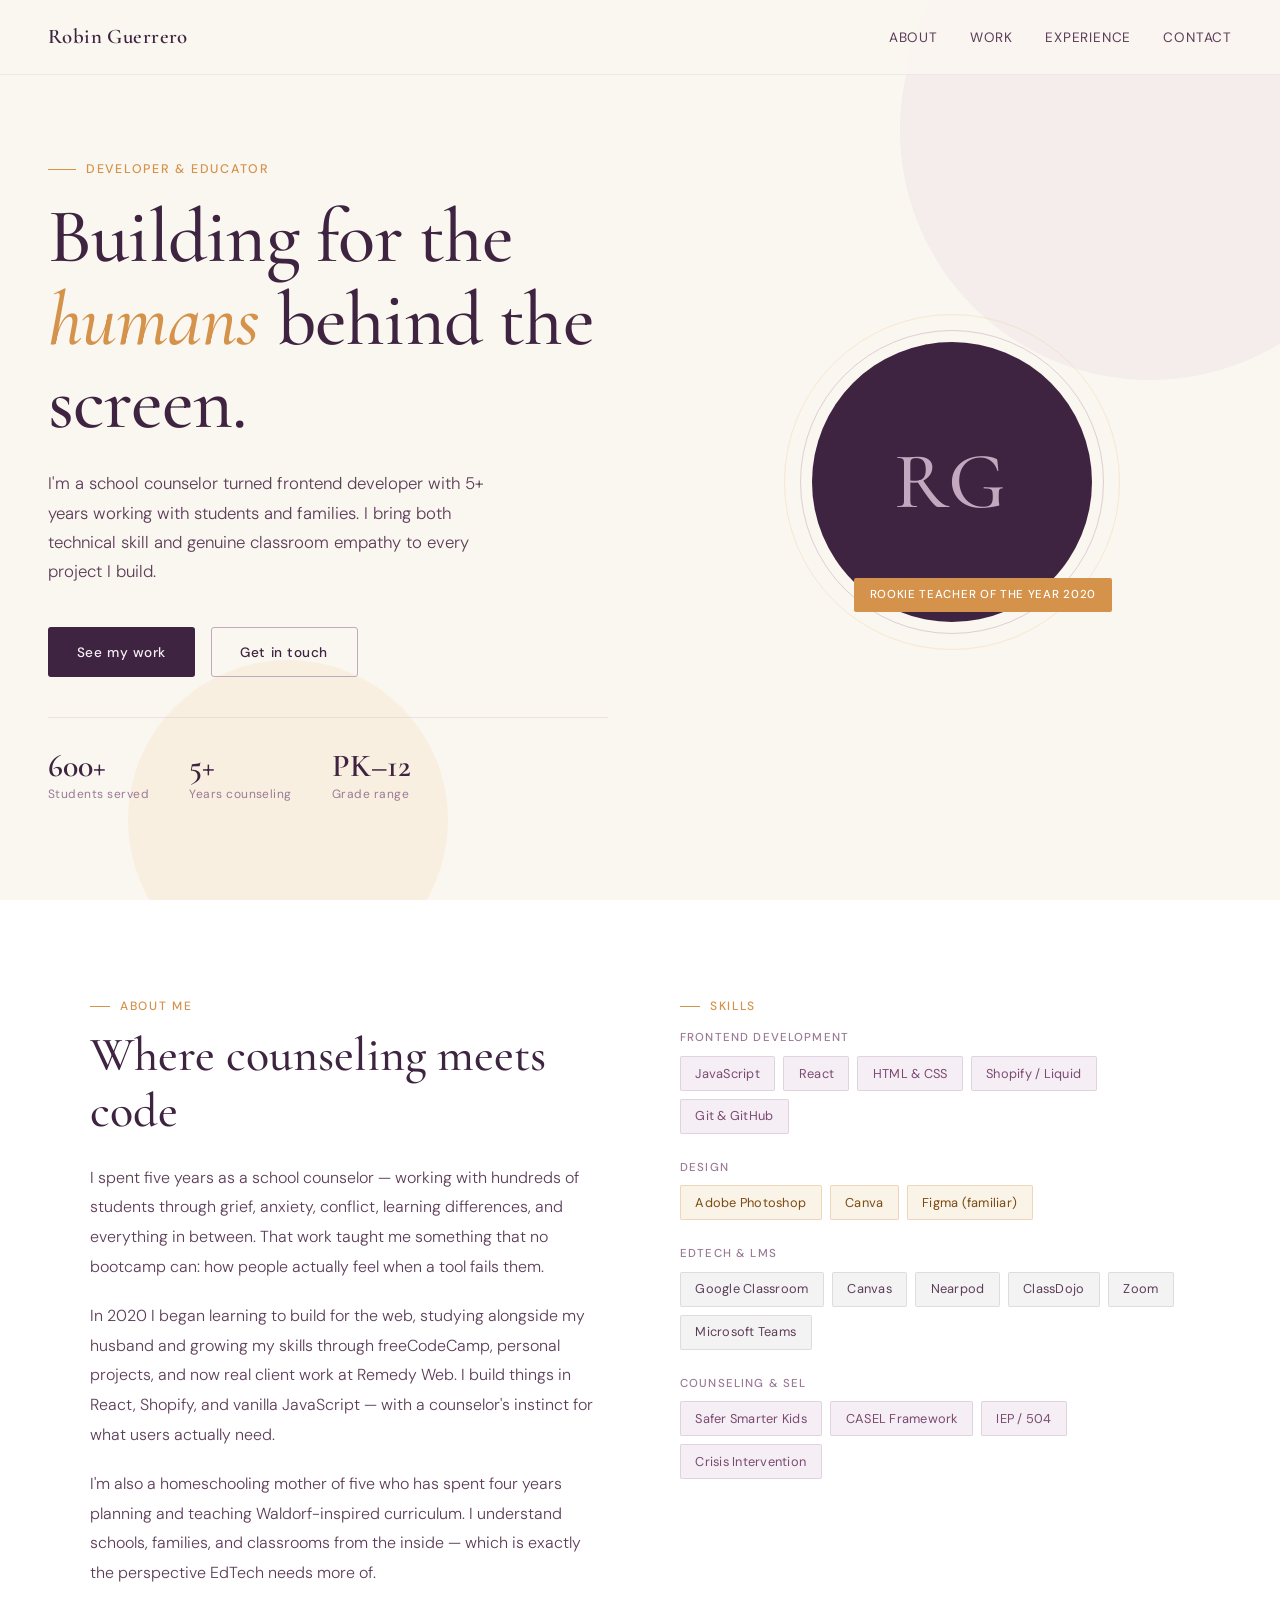
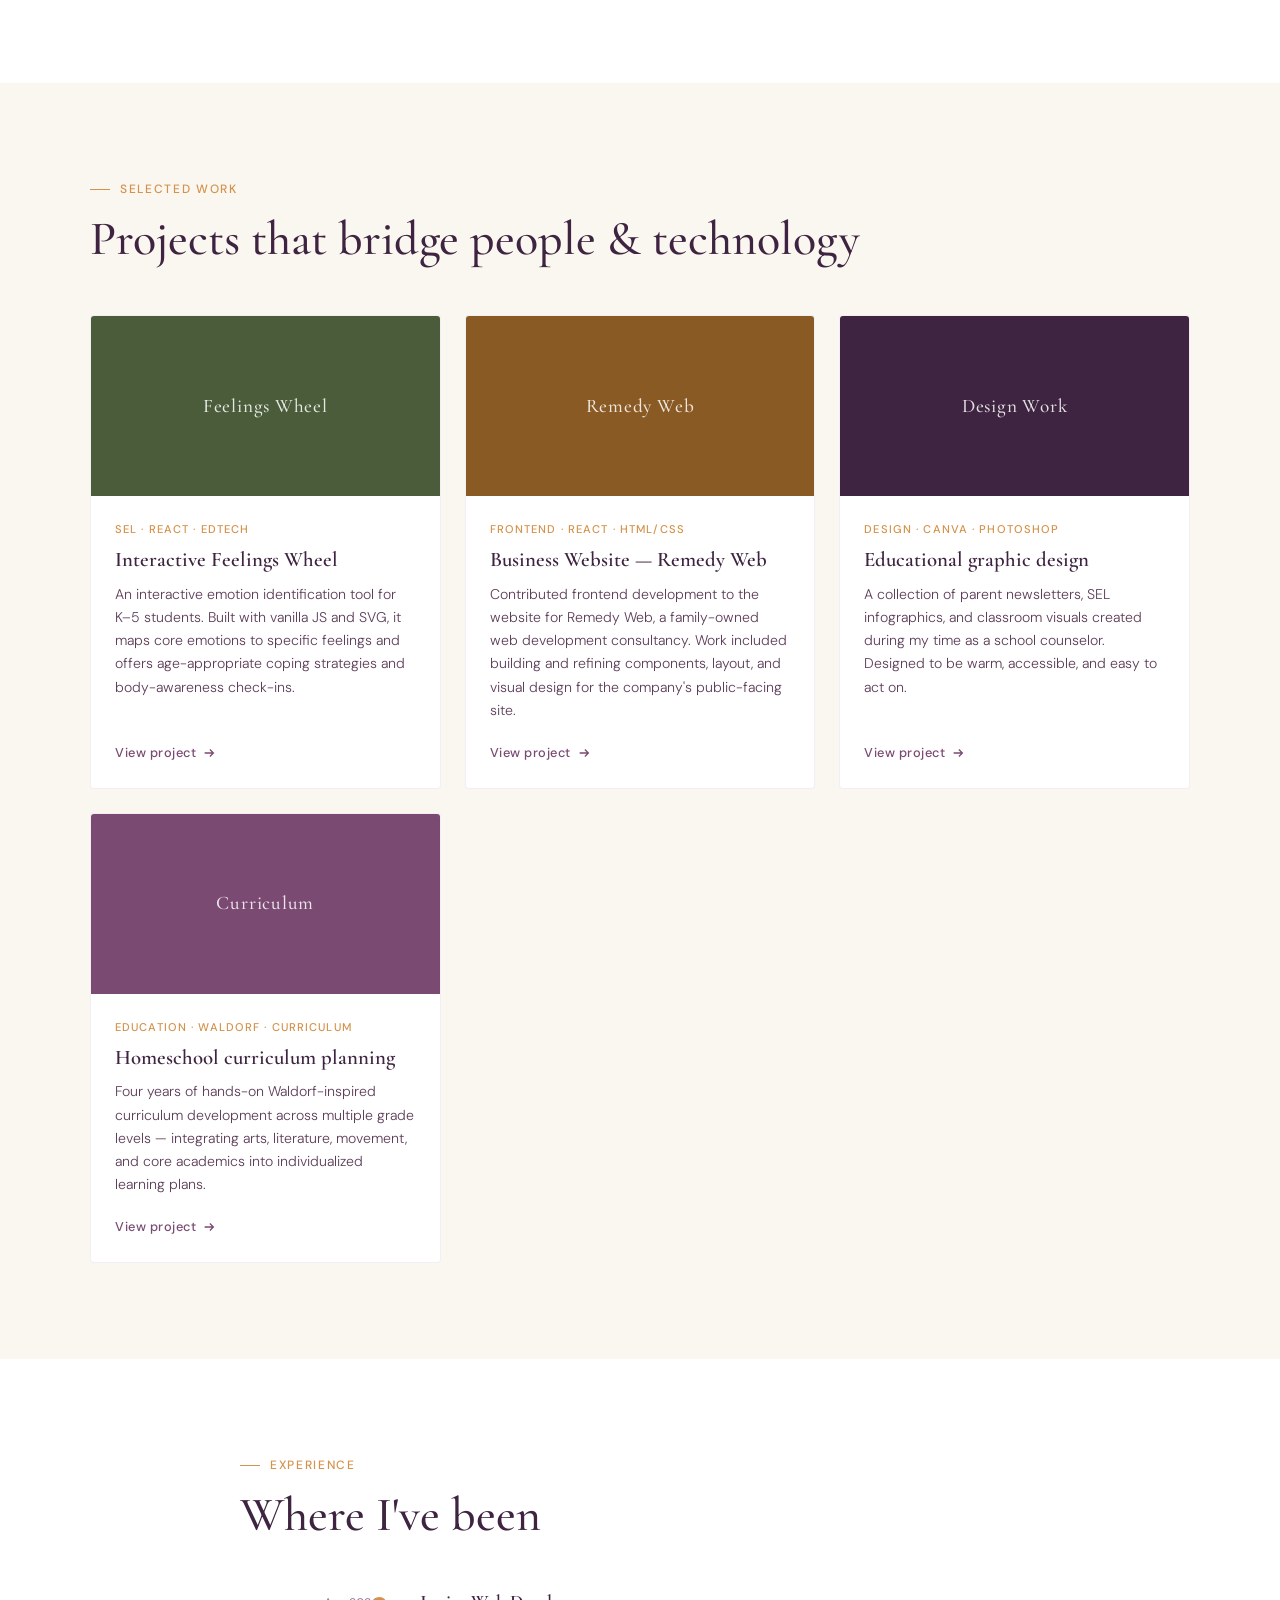
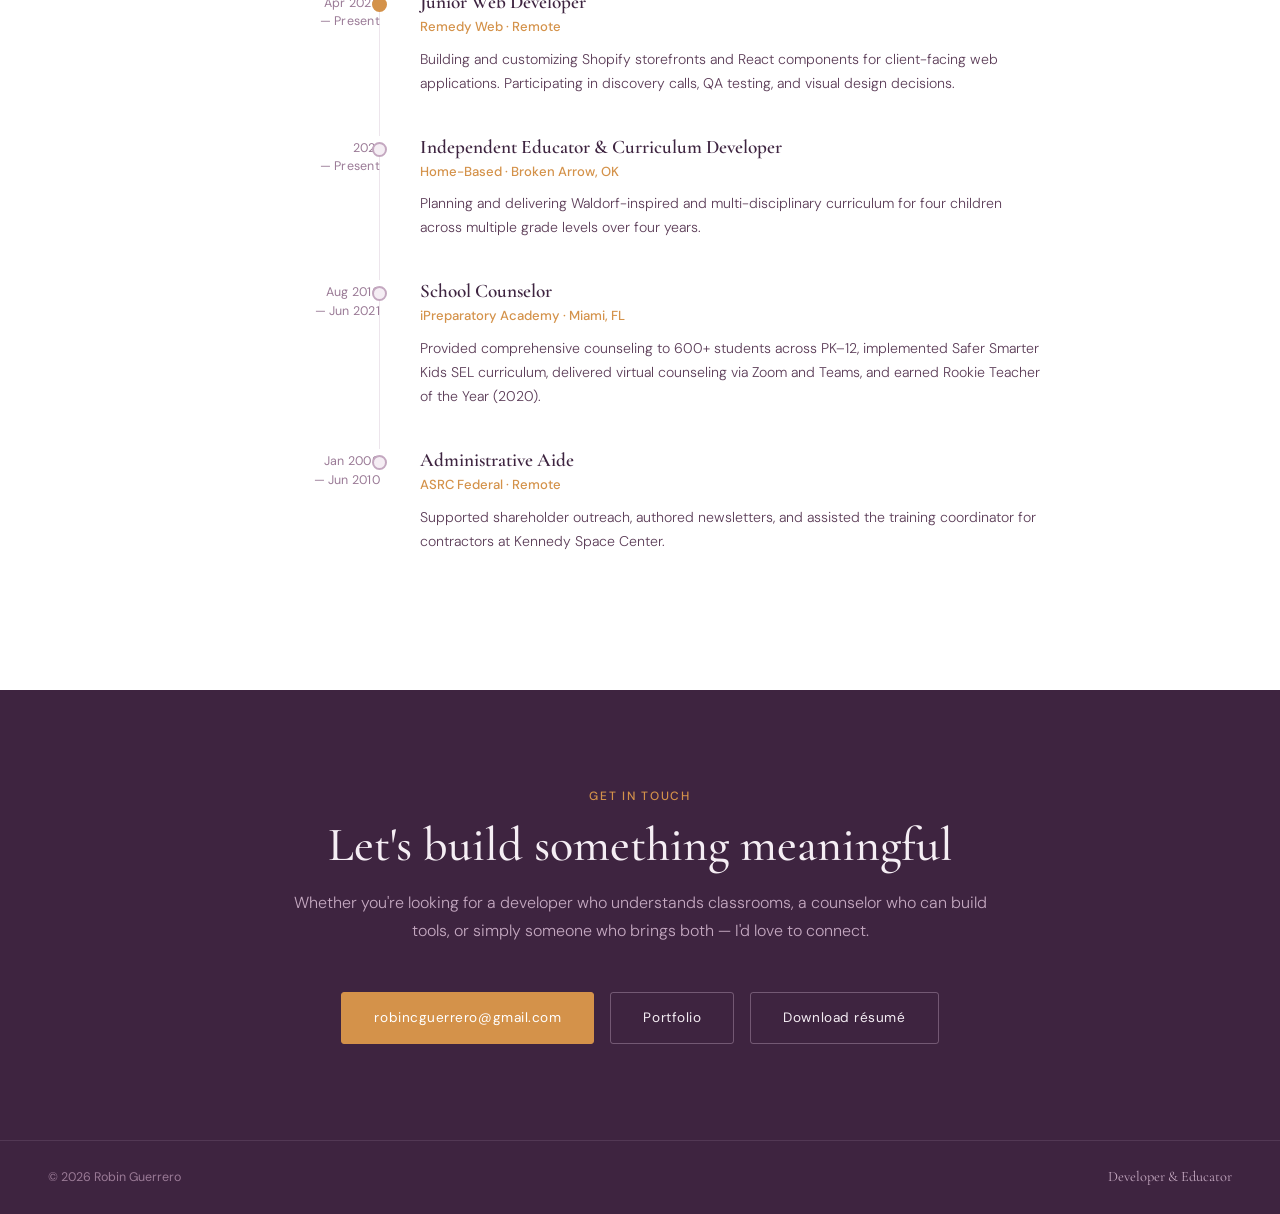
==== index.html @ a2df3375 "Updated project card for Remedy Web Added correct link and description" ====
<!DOCTYPE html>
<html lang="en">
<head>
<meta charset="UTF-8">
<meta name="viewport" content="width=device-width, initial-scale=1.0">
<title>Robin Guerrero — Developer & Educator</title>
<link rel="preconnect" href="https://fonts.googleapis.com">
<link rel="preconnect" href="https://fonts.gstatic.com" crossorigin>
<link href="https://fonts.googleapis.com/css2?family=Cormorant+Garamond:ital,wght@0,400;0,500;0,600;1,400;1,500&family=DM+Sans:wght@300;400;500&display=swap" rel="stylesheet">
<style>
  :root {
    --plum-deep:    #3E2440;
    --plum-mid:     #7A4A72;
    --plum-light:   #C4A8C0;
    --plum-wash:    #F5EEF4;
    --amber:        #D4924A;
    --amber-light:  #EFC88A;
    --amber-wash:   #FAF3E8;
    --parchment:    #FAF6F0;
    --ink:          #2A1A28;
    --ink-mid:      #5C3D58;
    --ink-light:    #9A7A96;
    --white:        #FFFFFF;
  }

  *, *::before, *::after { box-sizing: border-box; margin: 0; padding: 0; }

  html { scroll-behavior: smooth; }

  body {
    font-family: 'DM Sans', sans-serif;
    background: var(--parchment);
    color: var(--ink);
    line-height: 1.7;
    overflow-x: hidden;
  }

  /* NAV */
  nav {
    position: fixed; top: 0; left: 0; right: 0; z-index: 100;
    display: flex; justify-content: space-between; align-items: center;
    padding: 1.2rem 3rem;
    background: rgba(250, 246, 240, 0.92);
    backdrop-filter: blur(8px);
    border-bottom: 1px solid rgba(196, 168, 192, 0.2);
  }

  .nav-logo {
    font-family: 'Cormorant Garamond', serif;
    font-size: 1.3rem;
    font-weight: 600;
    color: var(--plum-deep);
    text-decoration: none;
    letter-spacing: 0.02em;
  }

  .nav-links { display: flex; gap: 2rem; list-style: none; }
  .nav-links a {
    font-size: 0.85rem;
    font-weight: 400;
    color: var(--ink-mid);
    text-decoration: none;
    letter-spacing: 0.06em;
    text-transform: uppercase;
    transition: color 0.2s;
  }
  .nav-links a:hover { color: var(--amber); }

  /* HERO */
  .hero {
    min-height: 100vh;
    display: grid;
    grid-template-columns: 1fr 1fr;
    align-items: center;
    padding: 8rem 3rem 4rem;
    gap: 4rem;
    position: relative;
    overflow: hidden;
  }

  .hero::before {
    content: '';
    position: absolute;
    top: -120px; right: -120px;
    width: 500px; height: 500px;
    border-radius: 50%;
    background: var(--plum-light);
    opacity: 0.12;
  }

  .hero::after {
    content: '';
    position: absolute;
    bottom: -80px; left: 10%;
    width: 320px; height: 320px;
    border-radius: 50%;
    background: var(--amber-light);
    opacity: 0.15;
  }

  .hero-text { position: relative; z-index: 1; }

  .hero-eyebrow {
    font-size: 0.78rem;
    font-weight: 500;
    letter-spacing: 0.14em;
    text-transform: uppercase;
    color: var(--amber);
    margin-bottom: 1rem;
    display: flex;
    align-items: center;
    gap: 10px;
  }

  .hero-eyebrow::before {
    content: '';
    display: block;
    width: 28px; height: 1px;
    background: var(--amber);
  }

  h1 {
    font-family: 'Cormorant Garamond', serif;
    font-size: clamp(3rem, 6vw, 5rem);
    font-weight: 500;
    line-height: 1.08;
    color: var(--plum-deep);
    margin-bottom: 1.5rem;
    letter-spacing: -0.01em;
  }

  h1 em {
    font-style: italic;
    color: var(--amber);
  }

  .hero-bio {
    font-size: 1.05rem;
    color: var(--ink-mid);
    max-width: 460px;
    margin-bottom: 2.5rem;
    font-weight: 300;
    line-height: 1.75;
  }

  .hero-ctas { display: flex; gap: 1rem; flex-wrap: wrap; }

  .btn-primary {
    display: inline-flex; align-items: center; gap: 8px;
    padding: 0.8rem 1.8rem;
    background: var(--plum-deep);
    color: var(--plum-wash);
    border-radius: 3px;
    font-size: 0.85rem;
    font-weight: 500;
    letter-spacing: 0.04em;
    text-decoration: none;
    transition: background 0.2s, transform 0.15s;
  }
  .btn-primary:hover { background: var(--plum-mid); transform: translateY(-1px); }

  .btn-secondary {
    display: inline-flex; align-items: center; gap: 8px;
    padding: 0.8rem 1.8rem;
    border: 1px solid var(--plum-light);
    color: var(--plum-deep);
    border-radius: 3px;
    font-size: 0.85rem;
    font-weight: 500;
    letter-spacing: 0.04em;
    text-decoration: none;
    transition: border-color 0.2s, color 0.2s, transform 0.15s;
  }
  .btn-secondary:hover { border-color: var(--amber); color: var(--amber); transform: translateY(-1px); }

  /* AVATAR */
  .hero-visual { display: flex; justify-content: center; align-items: center; position: relative; z-index: 1; }

  .avatar-wrap {
    position: relative;
    width: 280px; height: 280px;
  }

  .avatar-ring {
    position: absolute; inset: -12px;
    border-radius: 50%;
    border: 1.5px solid var(--plum-light);
    opacity: 0.5;
  }

  .avatar-ring-2 {
    position: absolute; inset: -28px;
    border-radius: 50%;
    border: 1px solid var(--amber-light);
    opacity: 0.3;
  }

  .avatar-circle {
    width: 280px; height: 280px;
    border-radius: 50%;
    background: var(--plum-deep);
    display: flex; align-items: center; justify-content: center;
    overflow: hidden;
  }

  .avatar-initials {
    font-family: 'Cormorant Garamond', serif;
    font-size: 5rem;
    font-weight: 500;
    color: var(--plum-light);
    letter-spacing: 0.05em;
    line-height: 1;
  }

  .avatar-img {
    width: 100%; height: 100%;
    object-fit: cover;
    display: none;
  }

  .badge {
    position: absolute;
    bottom: 10px; right: -20px;
    background: var(--amber);
    color: var(--white);
    font-size: 0.72rem;
    font-weight: 500;
    letter-spacing: 0.06em;
    text-transform: uppercase;
    padding: 0.45rem 1rem;
    border-radius: 2px;
    white-space: nowrap;
  }

  /* STATS ROW */
  .stats-row {
    display: flex;
    gap: 2.5rem;
    margin-top: 2.5rem;
    padding-top: 2rem;
    border-top: 1px solid rgba(196, 168, 192, 0.25);
  }

  .stat-item { text-align: left; }
  .stat-num {
    font-family: 'Cormorant Garamond', serif;
    font-size: 2rem;
    font-weight: 600;
    color: var(--plum-deep);
    line-height: 1;
    margin-bottom: 2px;
  }
  .stat-label { font-size: 0.75rem; color: var(--ink-light); letter-spacing: 0.04em; }

  /* SECTION SHARED */
  section { padding: 6rem 3rem; }

  .section-eyebrow {
    font-size: 0.75rem;
    font-weight: 500;
    letter-spacing: 0.14em;
    text-transform: uppercase;
    color: var(--amber);
    margin-bottom: 0.75rem;
    display: flex; align-items: center; gap: 10px;
  }
  .section-eyebrow::before { content: ''; display: block; width: 20px; height: 1px; background: var(--amber); }

  h2 {
    font-family: 'Cormorant Garamond', serif;
    font-size: clamp(2rem, 4vw, 3rem);
    font-weight: 500;
    color: var(--plum-deep);
    line-height: 1.15;
    margin-bottom: 1.5rem;
  }

  /* ABOUT */
  .about { background: var(--white); }
  .about-inner {
    max-width: 1100px; margin: 0 auto;
    display: grid; grid-template-columns: 1fr 1fr;
    gap: 5rem; align-items: start;
  }

  .about-body {
    font-size: 1rem; color: var(--ink-mid);
    font-weight: 300; line-height: 1.85;
  }
  .about-body p + p { margin-top: 1.25rem; }

  .skills-grid { display: flex; flex-direction: column; gap: 1.5rem; }

  .skill-group-label {
    font-size: 0.72rem;
    font-weight: 500;
    letter-spacing: 0.1em;
    text-transform: uppercase;
    color: var(--ink-light);
    margin-bottom: 0.5rem;
  }

  .skill-pills { display: flex; flex-wrap: wrap; gap: 8px; }

  .skill-pill {
    font-size: 0.8rem;
    padding: 0.35rem 0.9rem;
    border-radius: 2px;
    font-weight: 400;
    letter-spacing: 0.02em;
  }
  .pill-plum { background: var(--plum-wash); color: var(--plum-mid); border: 1px solid rgba(196,168,192,0.4); }
  .pill-amber { background: var(--amber-wash); color: #7A4A10; border: 1px solid rgba(212,146,74,0.3); }
  .pill-ink { background: rgba(42,26,40,0.05); color: var(--ink-mid); border: 1px solid rgba(42,26,40,0.1); }

  /* PROJECTS */
  .projects { background: var(--parchment); }
  .projects-inner { max-width: 1100px; margin: 0 auto; }

  .projects-grid {
    display: grid;
    grid-template-columns: repeat(auto-fit, minmax(300px, 1fr));
    gap: 1.5rem;
    margin-top: 3rem;
  }

  .project-card {
    background: var(--white);
    border-radius: 4px;
    border: 1px solid rgba(196, 168, 192, 0.2);
    overflow: hidden;
    transition: transform 0.2s, border-color 0.2s;
    text-decoration: none;
    display: flex; flex-direction: column;
  }
  .project-card:hover { transform: translateY(-4px); border-color: var(--plum-light); }

  .project-thumb {
    height: 180px;
    display: flex; align-items: center; justify-content: center;
    font-family: 'Cormorant Garamond', serif;
    font-size: 1.2rem;
    font-weight: 500;
    color: rgba(255,255,255,0.85);
    letter-spacing: 0.04em;
    position: relative;
    overflow: hidden;
  }

  .project-thumb img {
    width: 100%; height: 100%;
    object-fit: cover;
    position: absolute; inset: 0;
  }

  .thumb-plum { background: var(--plum-deep); }
  .thumb-amber { background: #8A5A24; }
  .thumb-mid { background: var(--plum-mid); }
  .thumb-sel { background: #4A5C3A; }

  .thumb-label {
    position: relative; z-index: 1;
    text-align: center; padding: 1rem;
  }

  .project-body { padding: 1.5rem; flex: 1; display: flex; flex-direction: column; }
  .project-tag {
    font-size: 0.7rem; font-weight: 500; letter-spacing: 0.1em; text-transform: uppercase;
    color: var(--amber); margin-bottom: 0.5rem;
  }
  .project-title {
    font-family: 'Cormorant Garamond', serif;
    font-size: 1.3rem; font-weight: 600; color: var(--plum-deep);
    margin-bottom: 0.6rem; line-height: 1.25;
  }
  .project-desc { font-size: 0.88rem; color: var(--ink-mid); font-weight: 300; line-height: 1.65; flex: 1; }
  .project-link {
    display: inline-flex; align-items: center; gap: 6px;
    margin-top: 1.25rem;
    font-size: 0.8rem; font-weight: 500; letter-spacing: 0.04em;
    color: var(--plum-mid); text-decoration: none;
    transition: color 0.2s;
  }
  .project-link:hover { color: var(--amber); }
  .project-link svg { width: 14px; height: 14px; }

  /* EXPERIENCE */
  .experience { background: var(--white); }
  .experience-inner { max-width: 800px; margin: 0 auto; }

  .timeline { margin-top: 3rem; display: flex; flex-direction: column; gap: 0; }

  .timeline-item {
    display: grid;
    grid-template-columns: 140px 1fr;
    gap: 2rem;
    padding-bottom: 2.5rem;
    position: relative;
  }

  .timeline-item:not(:last-child)::after {
    content: '';
    position: absolute;
    left: 139px; top: 8px; bottom: 0;
    width: 1px;
    background: rgba(196,168,192,0.3);
  }

  .timeline-date {
    font-size: 0.78rem; color: var(--ink-light);
    font-weight: 400; padding-top: 3px;
    text-align: right; letter-spacing: 0.02em;
    line-height: 1.5;
  }

  .timeline-dot {
    position: absolute;
    left: 132px; top: 6px;
    width: 15px; height: 15px;
    border-radius: 50%;
    background: var(--plum-wash);
    border: 2px solid var(--plum-light);
    z-index: 1;
  }

  .timeline-dot.active { background: var(--amber); border-color: var(--amber); }

  .timeline-content { padding-left: 0.5rem; }
  .timeline-role {
    font-family: 'Cormorant Garamond', serif;
    font-size: 1.2rem; font-weight: 600; color: var(--plum-deep);
    line-height: 1.2; margin-bottom: 2px;
  }
  .timeline-company { font-size: 0.82rem; color: var(--amber); font-weight: 500; margin-bottom: 0.6rem; }
  .timeline-desc { font-size: 0.88rem; color: var(--ink-mid); font-weight: 300; line-height: 1.7; }

  /* CONTACT */
  .contact { background: var(--plum-deep); }
  .contact-inner { max-width: 700px; margin: 0 auto; text-align: center; }

  .contact .section-eyebrow { justify-content: center; }
  .contact .section-eyebrow::before { display: none; }

  .contact h2 { color: var(--plum-wash); margin-bottom: 1rem; }
  .contact-sub { font-size: 1rem; color: var(--plum-light); font-weight: 300; margin-bottom: 3rem; line-height: 1.7; }

  .contact-links { display: flex; gap: 1rem; justify-content: center; flex-wrap: wrap; }

  .contact-btn {
    display: inline-flex; align-items: center; gap: 8px;
    padding: 0.85rem 2rem;
    border: 1px solid rgba(196,168,192,0.4);
    color: var(--plum-wash);
    border-radius: 3px;
    font-size: 0.85rem; font-weight: 400; letter-spacing: 0.04em;
    text-decoration: none;
    transition: background 0.2s, border-color 0.2s;
  }
  .contact-btn:hover { background: rgba(196,168,192,0.1); border-color: var(--plum-light); }
  .contact-btn.amber-btn { background: var(--amber); border-color: var(--amber); color: var(--white); }
  .contact-btn.amber-btn:hover { background: var(--amber-light); border-color: var(--amber-light); color: var(--ink); }

  /* FOOTER */
  footer {
    background: var(--plum-deep);
    border-top: 1px solid rgba(196,168,192,0.15);
    padding: 1.5rem 3rem;
    display: flex; justify-content: space-between; align-items: center;
  }
  .footer-copy { font-size: 0.78rem; color: var(--ink-light); }
  .footer-name { font-family: 'Cormorant Garamond', serif; font-size: 0.9rem; color: var(--plum-light); }

  /* ANIMATIONS */
  @keyframes fadeUp {
    from { opacity: 0; transform: translateY(24px); }
    to { opacity: 1; transform: translateY(0); }
  }

  .fade-up { animation: fadeUp 0.7s ease both; }
  .fade-up-2 { animation: fadeUp 0.7s 0.15s ease both; }
  .fade-up-3 { animation: fadeUp 0.7s 0.3s ease both; }
  .fade-up-4 { animation: fadeUp 0.7s 0.45s ease both; }

  /* RESPONSIVE */
  @media (max-width: 768px) {
    nav { padding: 1rem 1.5rem; }
    .nav-links { gap: 1.2rem; }
    .hero { grid-template-columns: 1fr; padding: 7rem 1.5rem 3rem; gap: 3rem; text-align: center; }
    .hero::before, .hero::after { display: none; }
    .hero-eyebrow { justify-content: center; }
    .hero-bio { margin-left: auto; margin-right: auto; }
    .hero-ctas { justify-content: center; }
    .stats-row { justify-content: center; }
    .hero-visual { order: -1; }
    .about-inner { grid-template-columns: 1fr; gap: 2.5rem; }
    section { padding: 4rem 1.5rem; }
    .timeline-item { grid-template-columns: 100px 1fr; gap: 1rem; }
    .timeline-item::after { left: 99px; }
    .timeline-dot { left: 92px; }
    footer { flex-direction: column; gap: 0.5rem; text-align: center; }
  }
</style>
</head>
<body>

<nav>
  <a class="nav-logo" href="#">Robin Guerrero</a>
  <ul class="nav-links">
    <li><a href="#about">About</a></li>
    <li><a href="#projects">Work</a></li>
    <li><a href="#experience">Experience</a></li>
    <li><a href="#contact">Contact</a></li>
  </ul>
</nav>

<!-- HERO -->
<section class="hero">
  <div class="hero-text">
    <p class="hero-eyebrow fade-up">Developer &amp; Educator</p>
    <h1 class="fade-up-2">Building for the <em>humans</em> behind the screen.</h1>
    <p class="hero-bio fade-up-3">I'm a school counselor turned frontend developer with 5+ years working with students and families. I bring both technical skill and genuine classroom empathy to every project I build.</p>
    <div class="hero-ctas fade-up-4">
      <a href="#projects" class="btn-primary">See my work</a>
      <a href="#contact" class="btn-secondary">Get in touch</a>
    </div>
    <div class="stats-row fade-up-4">
      <div class="stat-item">
        <div class="stat-num">600+</div>
        <div class="stat-label">Students served</div>
      </div>
      <div class="stat-item">
        <div class="stat-num">5+</div>
        <div class="stat-label">Years counseling</div>
      </div>
      <div class="stat-item">
        <div class="stat-num">PK–12</div>
        <div class="stat-label">Grade range</div>
      </div>
    </div>
  </div>

  <div class="hero-visual fade-up-3">
    <div class="avatar-wrap">
      <div class="avatar-ring"></div>
      <div class="avatar-ring-2"></div>
      <div class="avatar-circle">
        <img src="img/selfie.jpg" alt="Robin Guerrero" class="avatar-img" onerror="this.style.display='none'">
        <span class="avatar-initials">RG</span>
      </div>
      <span class="badge">Rookie Teacher of the Year 2020</span>
    </div>
  </div>
</section>

<!-- ABOUT -->
<section class="about" id="about">
  <div class="about-inner">
    <div>
      <p class="section-eyebrow">About me</p>
      <h2>Where counseling meets code</h2>
      <div class="about-body">
        <p>I spent five years as a school counselor — working with hundreds of students through grief, anxiety, conflict, learning differences, and everything in between. That work taught me something that no bootcamp can: how people actually feel when a tool fails them.</p>
        <p>In 2020 I began learning to build for the web, studying alongside my husband and growing my skills through freeCodeCamp, personal projects, and now real client work at Remedy Web. I build things in React, Shopify, and vanilla JavaScript — with a counselor's instinct for what users actually need.</p>
        <p>I'm also a homeschooling mother of five who has spent four years planning and teaching Waldorf-inspired curriculum. I understand schools, families, and classrooms from the inside — which is exactly the perspective EdTech needs more of.</p>
      </div>
    </div>
    <div>
      <p class="section-eyebrow">Skills</p>
      <div class="skills-grid">
        <div>
          <p class="skill-group-label">Frontend development</p>
          <div class="skill-pills">
            <span class="skill-pill pill-plum">JavaScript</span>
            <span class="skill-pill pill-plum">React</span>
            <span class="skill-pill pill-plum">HTML &amp; CSS</span>
            <span class="skill-pill pill-plum">Shopify / Liquid</span>
            <span class="skill-pill pill-plum">Git &amp; GitHub</span>
          </div>
        </div>
        <div>
          <p class="skill-group-label">Design</p>
          <div class="skill-pills">
            <span class="skill-pill pill-amber">Adobe Photoshop</span>
            <span class="skill-pill pill-amber">Canva</span>
            <span class="skill-pill pill-amber">Figma (familiar)</span>
          </div>
        </div>
        <div>
          <p class="skill-group-label">EdTech &amp; LMS</p>
          <div class="skill-pills">
            <span class="skill-pill pill-ink">Google Classroom</span>
            <span class="skill-pill pill-ink">Canvas</span>
            <span class="skill-pill pill-ink">Nearpod</span>
            <span class="skill-pill pill-ink">ClassDojo</span>
            <span class="skill-pill pill-ink">Zoom</span>
            <span class="skill-pill pill-ink">Microsoft Teams</span>
          </div>
        </div>
        <div>
          <p class="skill-group-label">Counseling &amp; SEL</p>
          <div class="skill-pills">
            <span class="skill-pill pill-plum">Safer Smarter Kids</span>
            <span class="skill-pill pill-plum">CASEL Framework</span>
            <span class="skill-pill pill-plum">IEP / 504</span>
            <span class="skill-pill pill-plum">Crisis Intervention</span>
          </div>
        </div>
      </div>
    </div>
  </div>
</section>

<!-- PROJECTS -->
<section class="projects" id="projects">
  <div class="projects-inner">
    <p class="section-eyebrow">Selected work</p>
    <h2>Projects that bridge people &amp; technology</h2>
    <div class="projects-grid">

      <a class="project-card" href="sel-tool.html">
        <div class="project-thumb thumb-sel">
          <div class="thumb-label">Feelings Wheel</div>
        </div>
        <div class="project-body">
          <p class="project-tag">SEL · React · EdTech</p>
          <p class="project-title">Interactive Feelings Wheel</p>
          <p class="project-desc">An interactive emotion identification tool for K–5 students. Built with vanilla JS and SVG, it maps core emotions to specific feelings and offers age-appropriate coping strategies and body-awareness check-ins.</p>
          <span class="project-link">
            View project
            <svg viewBox="0 0 16 16" fill="none" stroke="currentColor" stroke-width="1.5"><path d="M3 8h10M9 4l4 4-4 4"/></svg>
          </span>
        </div>
      </a>

      <a class="project-card" href="#">
        <div class="project-thumb thumb-amber">
          <div class="thumb-label">Remedy Web</div>
        </div>
        <div class="project-body">
          <p class="project-tag">Frontend · React · HTML/CSS</p>
          <p class="project-title">Business Website — Remedy Web</p>
          <p class="project-desc">Contributed frontend development to the website for Remedy Web, a family-owned web development consultancy. Work included building and refining components, layout, and visual design for the company's public-facing site.</p>
          <span class="project-link">
            View project
            <svg viewBox="0 0 16 16" fill="none" stroke="currentColor" stroke-width="1.5"><path d="M3 8h10M9 4l4 4-4 4"/></svg>
          </span>
        </div>
      </a>

      <a class="project-card" href="#">
        <div class="project-thumb thumb-plum">
          <div class="thumb-label">Design Work</div>
        </div>
        <div class="project-body">
          <p class="project-tag">Design · Canva · Photoshop</p>
          <p class="project-title">Educational graphic design</p>
          <p class="project-desc">A collection of parent newsletters, SEL infographics, and classroom visuals created during my time as a school counselor. Designed to be warm, accessible, and easy to act on.</p>
          <span class="project-link">
            View project
            <svg viewBox="0 0 16 16" fill="none" stroke="currentColor" stroke-width="1.5"><path d="M3 8h10M9 4l4 4-4 4"/></svg>
          </span>
        </div>
      </a>

      <a class="project-card" href="#">
        <div class="project-thumb thumb-mid">
          <div class="thumb-label">Curriculum</div>
        </div>
        <div class="project-body">
          <p class="project-tag">Education · Waldorf · Curriculum</p>
          <p class="project-title">Homeschool curriculum planning</p>
          <p class="project-desc">Four years of hands-on Waldorf-inspired curriculum development across multiple grade levels — integrating arts, literature, movement, and core academics into individualized learning plans.</p>
          <span class="project-link">
            View project
            <svg viewBox="0 0 16 16" fill="none" stroke="currentColor" stroke-width="1.5"><path d="M3 8h10M9 4l4 4-4 4"/></svg>
          </span>
        </div>
      </a>

    </div>
  </div>
</section>

<!-- EXPERIENCE -->
<section class="experience" id="experience">
  <div class="experience-inner">
    <p class="section-eyebrow">Experience</p>
    <h2>Where I've been</h2>
    <div class="timeline">

      <div class="timeline-item">
        <div class="timeline-date">Apr 2026<br>— Present</div>
        <div class="timeline-dot active"></div>
        <div class="timeline-content">
          <p class="timeline-role">Junior Web Developer</p>
          <p class="timeline-company">Remedy Web · Remote</p>
          <p class="timeline-desc">Building and customizing Shopify storefronts and React components for client-facing web applications. Participating in discovery calls, QA testing, and visual design decisions.</p>
        </div>
      </div>

      <div class="timeline-item">
        <div class="timeline-date">2021<br>— Present</div>
        <div class="timeline-dot"></div>
        <div class="timeline-content">
          <p class="timeline-role">Independent Educator &amp; Curriculum Developer</p>
          <p class="timeline-company">Home-Based · Broken Arrow, OK</p>
          <p class="timeline-desc">Planning and delivering Waldorf-inspired and multi-disciplinary curriculum for four children across multiple grade levels over four years.</p>
        </div>
      </div>

      <div class="timeline-item">
        <div class="timeline-date">Aug 2016<br>— Jun 2021</div>
        <div class="timeline-dot"></div>
        <div class="timeline-content">
          <p class="timeline-role">School Counselor</p>
          <p class="timeline-company">iPreparatory Academy · Miami, FL</p>
          <p class="timeline-desc">Provided comprehensive counseling to 600+ students across PK–12, implemented Safer Smarter Kids SEL curriculum, delivered virtual counseling via Zoom and Teams, and earned Rookie Teacher of the Year (2020).</p>
        </div>
      </div>

      <div class="timeline-item">
        <div class="timeline-date">Jan 2009<br>— Jun 2010</div>
        <div class="timeline-dot"></div>
        <div class="timeline-content">
          <p class="timeline-role">Administrative Aide</p>
          <p class="timeline-company">ASRC Federal · Remote</p>
          <p class="timeline-desc">Supported shareholder outreach, authored newsletters, and assisted the training coordinator for contractors at Kennedy Space Center.</p>
        </div>
      </div>

    </div>
  </div>
</section>

<!-- CONTACT -->
<section class="contact" id="contact">
  <div class="contact-inner">
    <p class="section-eyebrow">Get in touch</p>
    <h2>Let's build something meaningful</h2>
    <p class="contact-sub">Whether you're looking for a developer who understands classrooms, a counselor who can build tools, or simply someone who brings both — I'd love to connect.</p>
    <div class="contact-links">
      <a href="mailto:robincguerrero@gmail.com" class="contact-btn amber-btn">robincguerrero@gmail.com</a>
      <a href="https://robinchristina.github.io" class="contact-btn" target="_blank">Portfolio</a>
      <a href="img/Resume_2026_Web.pdf" class="contact-btn" target="_blank">Download résumé</a>
    </div>
  </div>
</section>

<footer>
  <span class="footer-copy">&copy; 2026 Robin Guerrero</span>
  <span class="footer-name">Developer &amp; Educator</span>
</footer>

<script>
const observer = new IntersectionObserver((entries) => {
  entries.forEach(entry => {
    if (entry.isIntersecting) {
      entry.target.style.opacity = '1';
      entry.target.style.transform = 'translateY(0)';
    }
  });
}, { threshold: 0.1 });

document.querySelectorAll('.project-card, .timeline-item, .about-inner > div').forEach(el => {
  el.style.opacity = '0';
  el.style.transform = 'translateY(20px)';
  el.style.transition = 'opacity 0.6s ease, transform 0.6s ease';
  observer.observe(el);
});
</script>
</body>
</html>
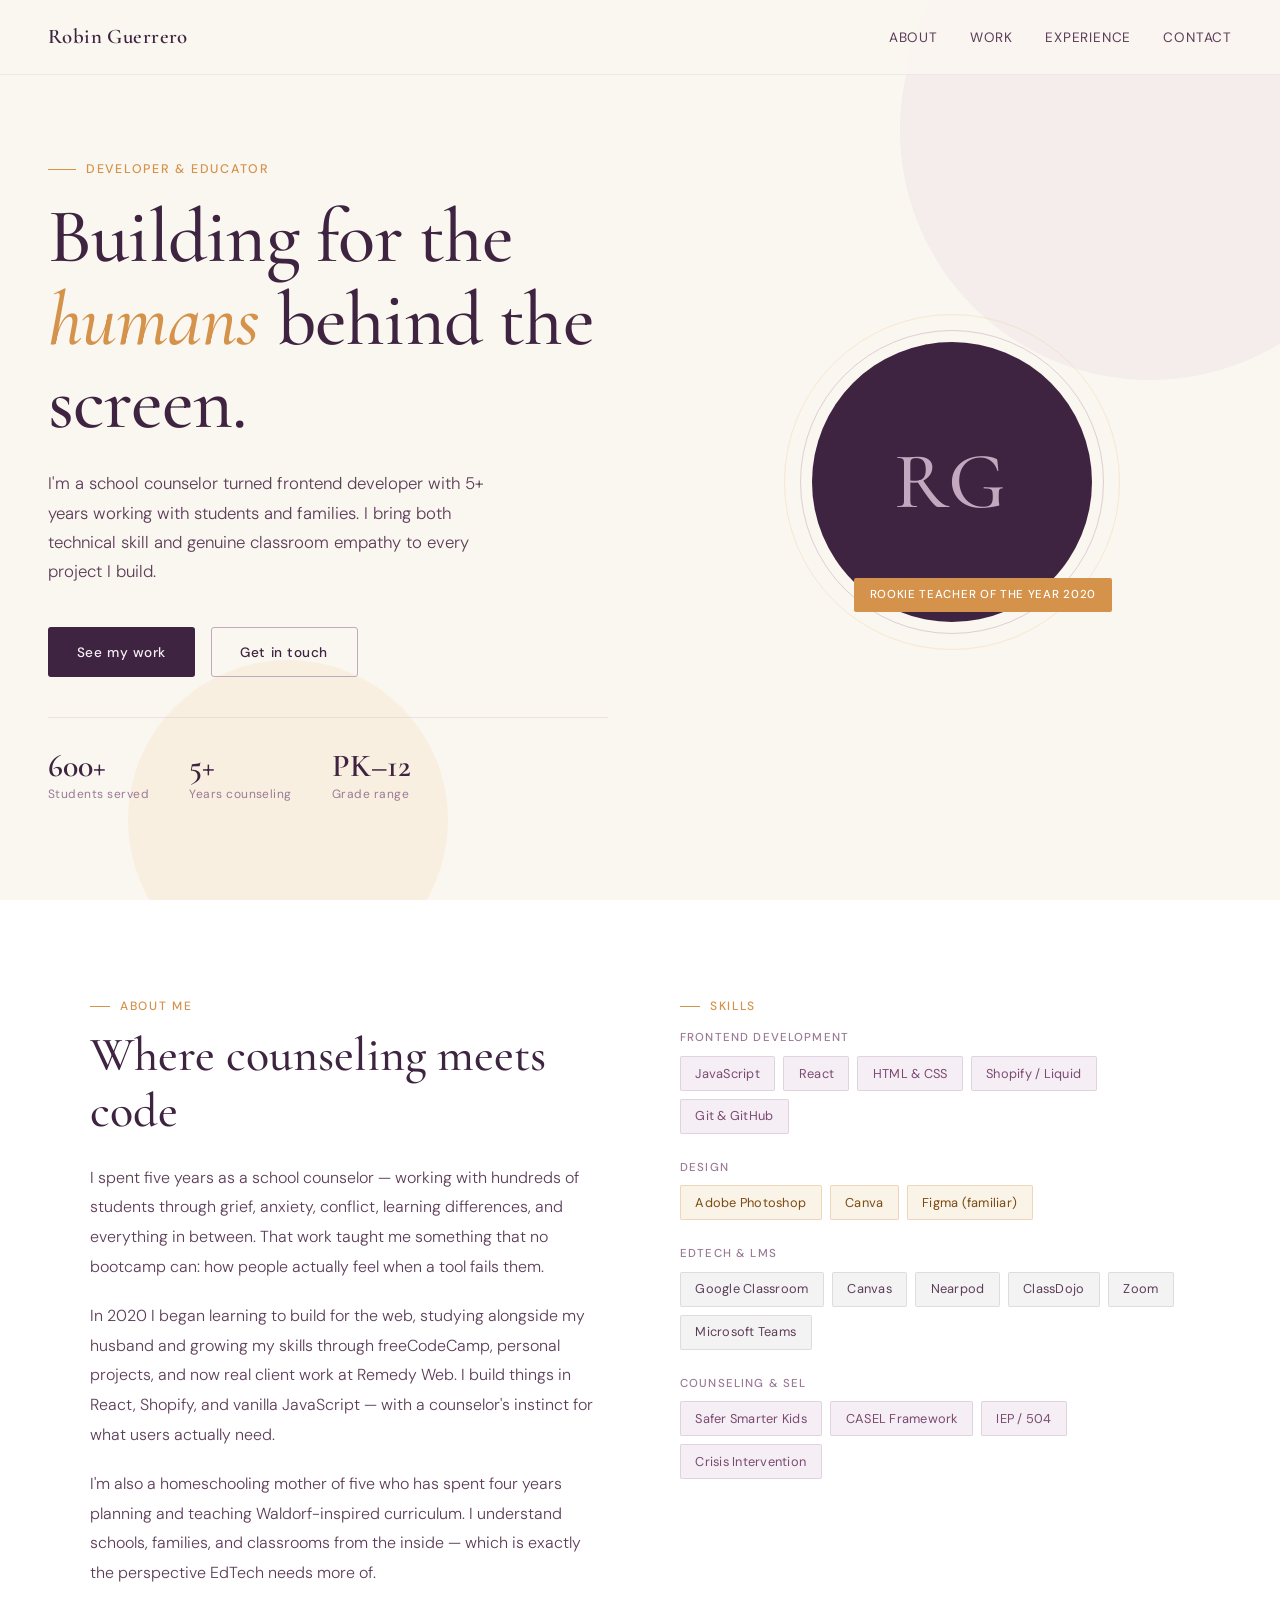
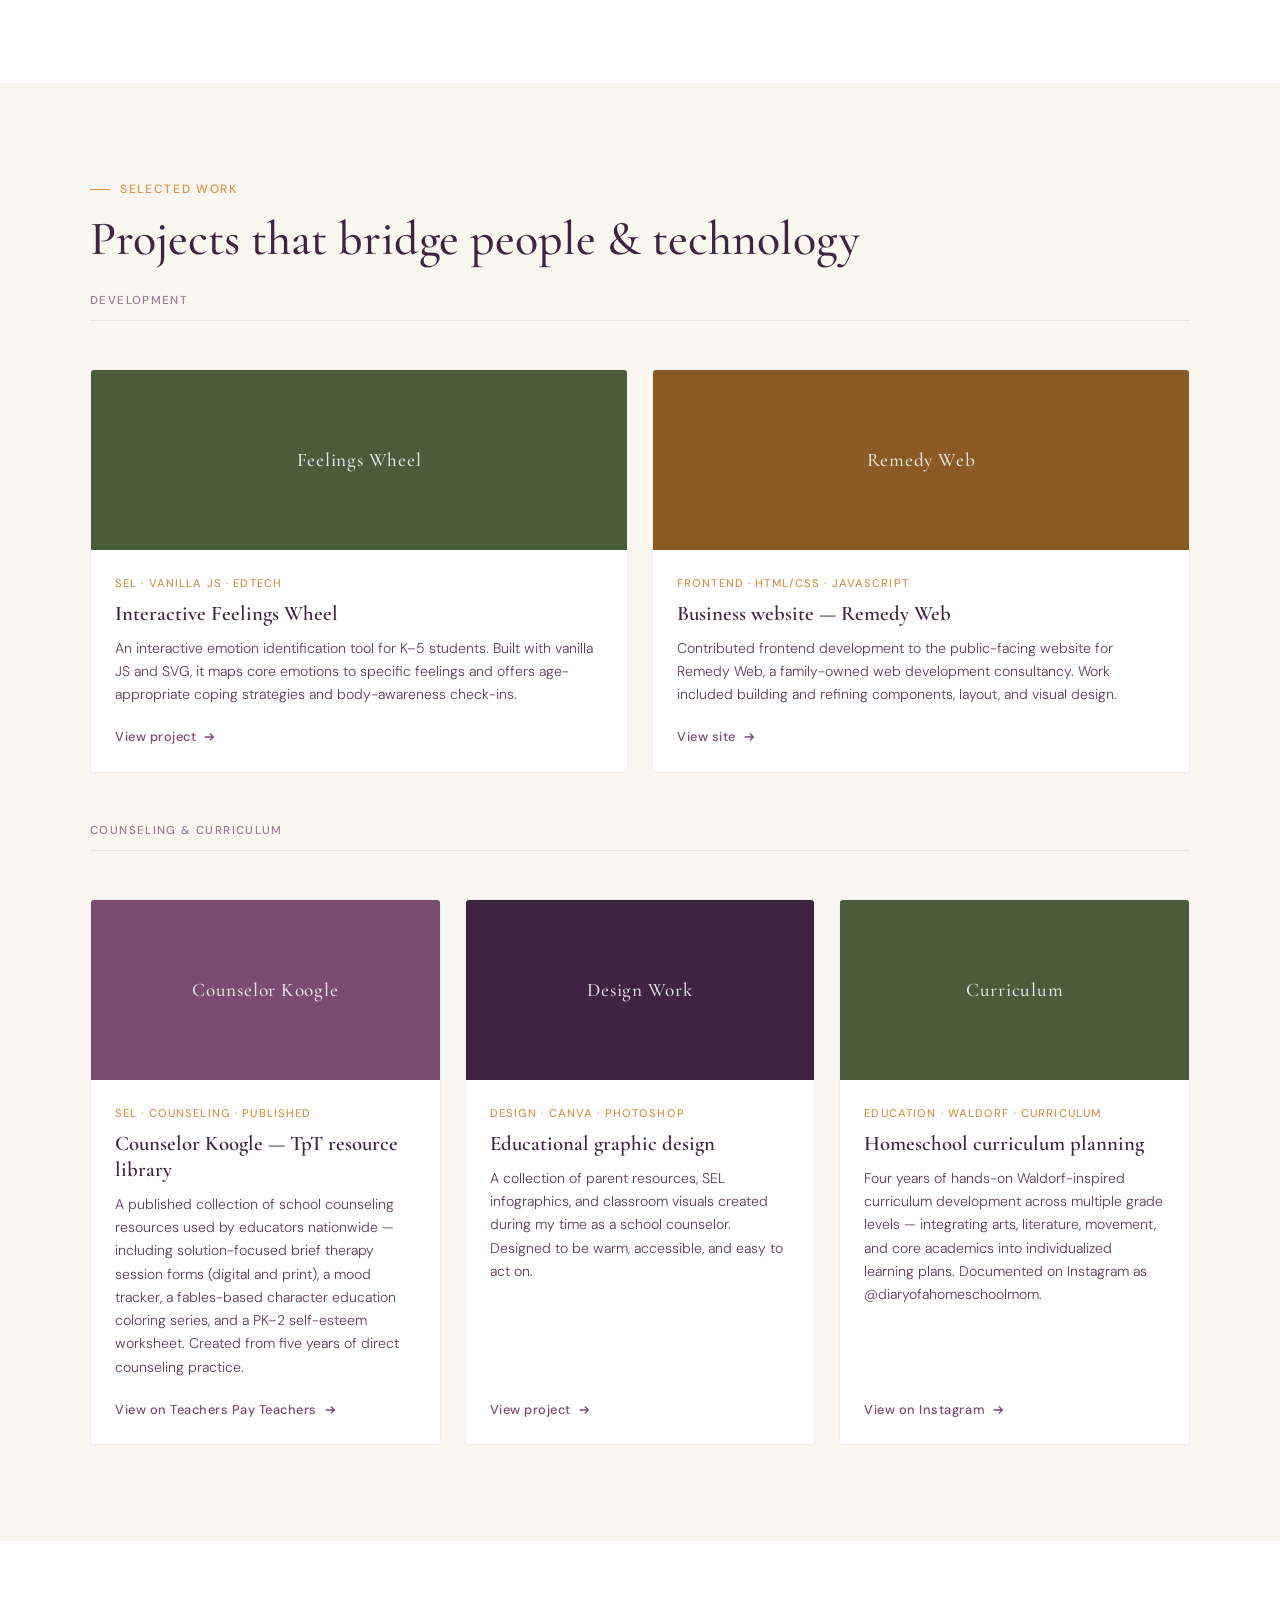
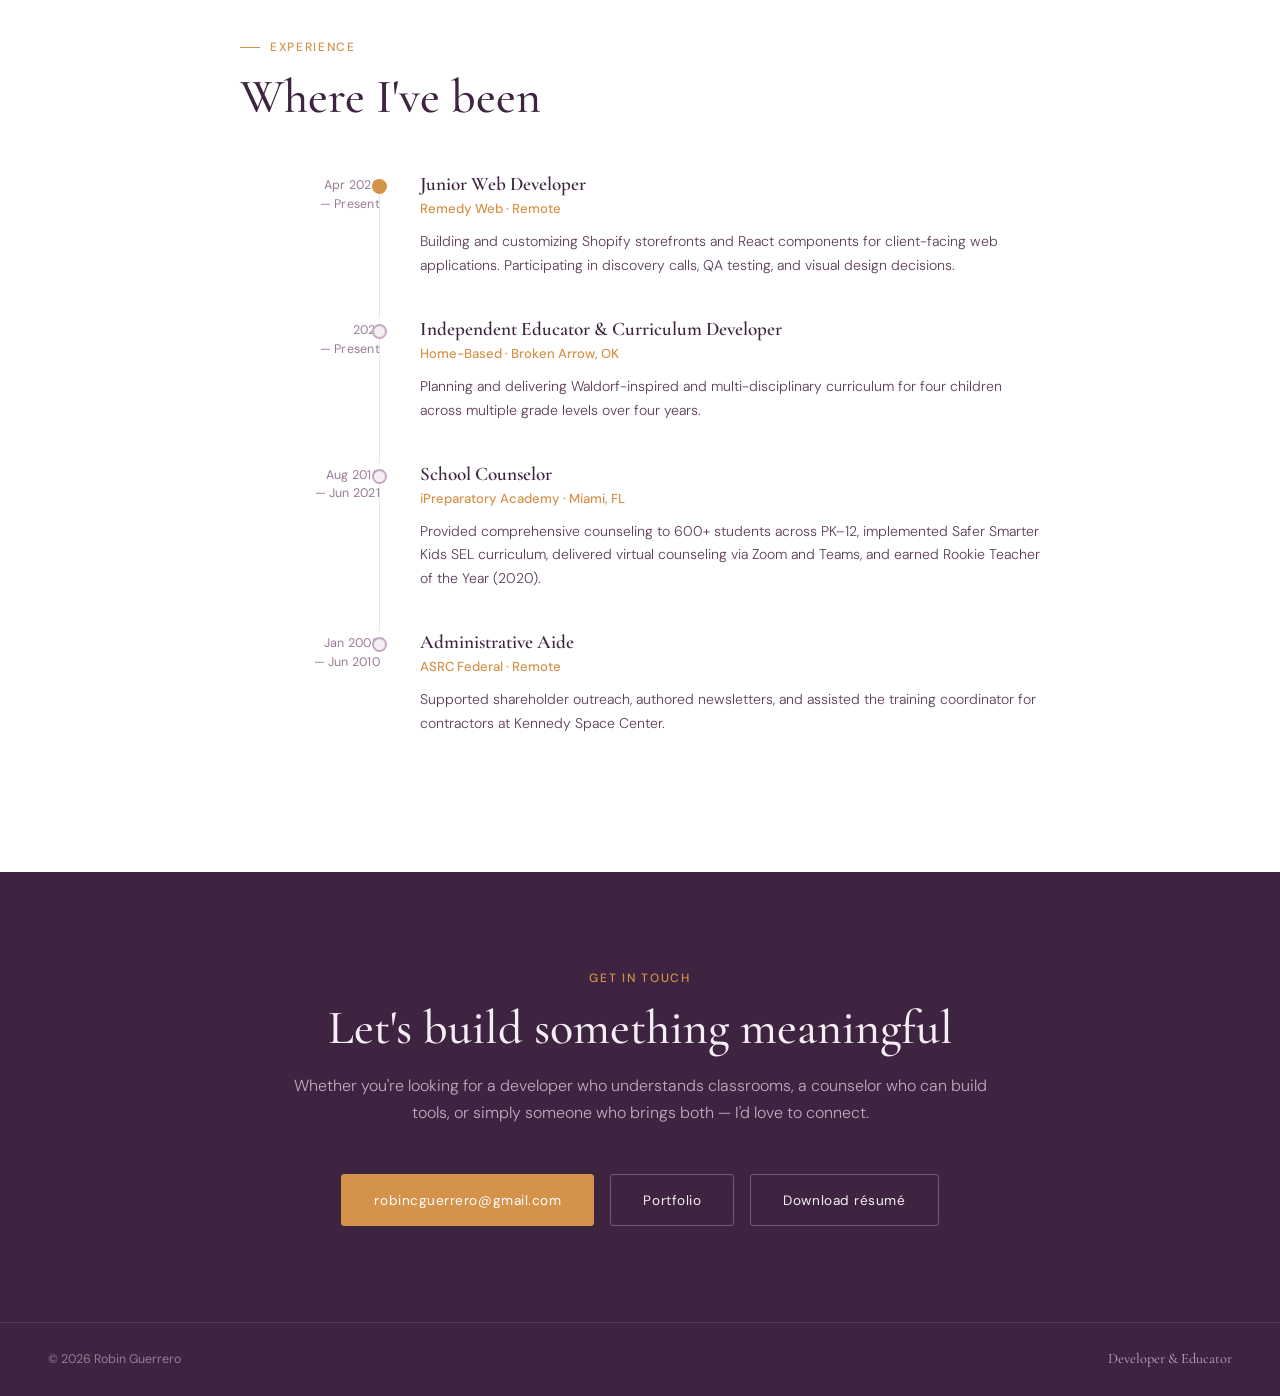
==== commit 82683e05: "Added new project card and pdf file to design work" ====
--- a/index.html
+++ b/index.html
@@ -324,6 +324,17 @@
     margin-top: 3rem;
   }
 
+  .projects-divider-label {
+    font-size: 0.72rem;
+    font-weight: 500;
+    letter-spacing: 0.12em;
+    text-transform: uppercase;
+    color: var(--ink-light);
+    margin-bottom: 1rem;
+    padding-bottom: 0.6rem;
+    border-bottom: 1px solid rgba(196,168,192,0.25);
+  }
+
   .project-card {
     background: var(--white);
     border-radius: 4px;
@@ -615,6 +626,8 @@
   <div class="projects-inner">
     <p class="section-eyebrow">Selected work</p>
     <h2>Projects that bridge people &amp; technology</h2>
+
+    <p class="projects-divider-label">Development</p>
     <div class="projects-grid">
 
       <a class="project-card" href="sel-tool.html">
@@ -622,7 +635,7 @@
           <div class="thumb-label">Feelings Wheel</div>
         </div>
         <div class="project-body">
-          <p class="project-tag">SEL · React · EdTech</p>
+          <p class="project-tag">SEL · Vanilla JS · EdTech</p>
           <p class="project-title">Interactive Feelings Wheel</p>
           <p class="project-desc">An interactive emotion identification tool for K–5 students. Built with vanilla JS and SVG, it maps core emotions to specific feelings and offers age-appropriate coping strategies and body-awareness check-ins.</p>
           <span class="project-link">
@@ -632,14 +645,49 @@
         </div>
       </a>
 
-      <a class="project-card" href="#">
+      <a class="project-card" href="https://jesuscguerrero.github.io/remedyweb/" target="_blank">
         <div class="project-thumb thumb-amber">
           <div class="thumb-label">Remedy Web</div>
         </div>
         <div class="project-body">
-          <p class="project-tag">Frontend · React · HTML/CSS</p>
-          <p class="project-title">Business Website — Remedy Web</p>
-          <p class="project-desc">Contributed frontend development to the website for Remedy Web, a family-owned web development consultancy. Work included building and refining components, layout, and visual design for the company's public-facing site.</p>
+          <p class="project-tag">Frontend · HTML/CSS · JavaScript</p>
+          <p class="project-title">Business website — Remedy Web</p>
+          <p class="project-desc">Contributed frontend development to the public-facing website for Remedy Web, a family-owned web development consultancy. Work included building and refining components, layout, and visual design.</p>
+          <span class="project-link">
+            View site
+            <svg viewBox="0 0 16 16" fill="none" stroke="currentColor" stroke-width="1.5"><path d="M3 8h10M9 4l4 4-4 4"/></svg>
+          </span>
+        </div>
+      </a>
+
+    </div>
+
+    <p class="projects-divider-label" style="margin-top: 3rem;">Counseling &amp; curriculum</p>
+    <div class="projects-grid">
+
+      <a class="project-card" href="https://www.teacherspayteachers.com/store/counselor-koogle" target="_blank">
+        <div class="project-thumb thumb-mid">
+          <div class="thumb-label">Counselor Koogle</div>
+        </div>
+        <div class="project-body">
+          <p class="project-tag">SEL · Counseling · Published</p>
+          <p class="project-title">Counselor Koogle — TpT resource library</p>
+          <p class="project-desc">A published collection of school counseling resources used by educators nationwide — including solution-focused brief therapy session forms (digital and print), a mood tracker, a fables-based character education coloring series, and a PK–2 self-esteem worksheet. Created from five years of direct counseling practice.</p>
+          <span class="project-link">
+            View on Teachers Pay Teachers
+            <svg viewBox="0 0 16 16" fill="none" stroke="currentColor" stroke-width="1.5"><path d="M3 8h10M9 4l4 4-4 4"/></svg>
+          </span>
+        </div>
+      </a>
+
+      <a class="project-card" href="design-work.html">
+        <div class="project-thumb thumb-plum">
+          <div class="thumb-label">Design Work</div>
+        </div>
+        <div class="project-body">
+          <p class="project-tag">Design · Canva · Photoshop</p>
+          <p class="project-title">Educational graphic design</p>
+          <p class="project-desc">A collection of parent resources, SEL infographics, and classroom visuals created during my time as a school counselor. Designed to be warm, accessible, and easy to act on.</p>
           <span class="project-link">
             View project
             <svg viewBox="0 0 16 16" fill="none" stroke="currentColor" stroke-width="1.5"><path d="M3 8h10M9 4l4 4-4 4"/></svg>
@@ -647,31 +695,16 @@
         </div>
       </a>
 
-      <a class="project-card" href="#">
-        <div class="project-thumb thumb-plum">
-          <div class="thumb-label">Design Work</div>
-        </div>
-        <div class="project-body">
-          <p class="project-tag">Design · Canva · Photoshop</p>
-          <p class="project-title">Educational graphic design</p>
-          <p class="project-desc">A collection of parent newsletters, SEL infographics, and classroom visuals created during my time as a school counselor. Designed to be warm, accessible, and easy to act on.</p>
-          <span class="project-link">
-            View project
-            <svg viewBox="0 0 16 16" fill="none" stroke="currentColor" stroke-width="1.5"><path d="M3 8h10M9 4l4 4-4 4"/></svg>
-          </span>
-        </div>
-      </a>
-
-      <a class="project-card" href="#">
-        <div class="project-thumb thumb-mid">
+      <a class="project-card" href="https://www.instagram.com/diaryofahomeschoolmom/" target="_blank">
+        <div class="project-thumb thumb-sel">
           <div class="thumb-label">Curriculum</div>
         </div>
         <div class="project-body">
           <p class="project-tag">Education · Waldorf · Curriculum</p>
           <p class="project-title">Homeschool curriculum planning</p>
-          <p class="project-desc">Four years of hands-on Waldorf-inspired curriculum development across multiple grade levels — integrating arts, literature, movement, and core academics into individualized learning plans.</p>
+          <p class="project-desc">Four years of hands-on Waldorf-inspired curriculum development across multiple grade levels — integrating arts, literature, movement, and core academics into individualized learning plans. Documented on Instagram as @diaryofahomeschoolmom.</p>
           <span class="project-link">
-            View project
+            View on Instagram
             <svg viewBox="0 0 16 16" fill="none" stroke="currentColor" stroke-width="1.5"><path d="M3 8h10M9 4l4 4-4 4"/></svg>
           </span>
         </div>
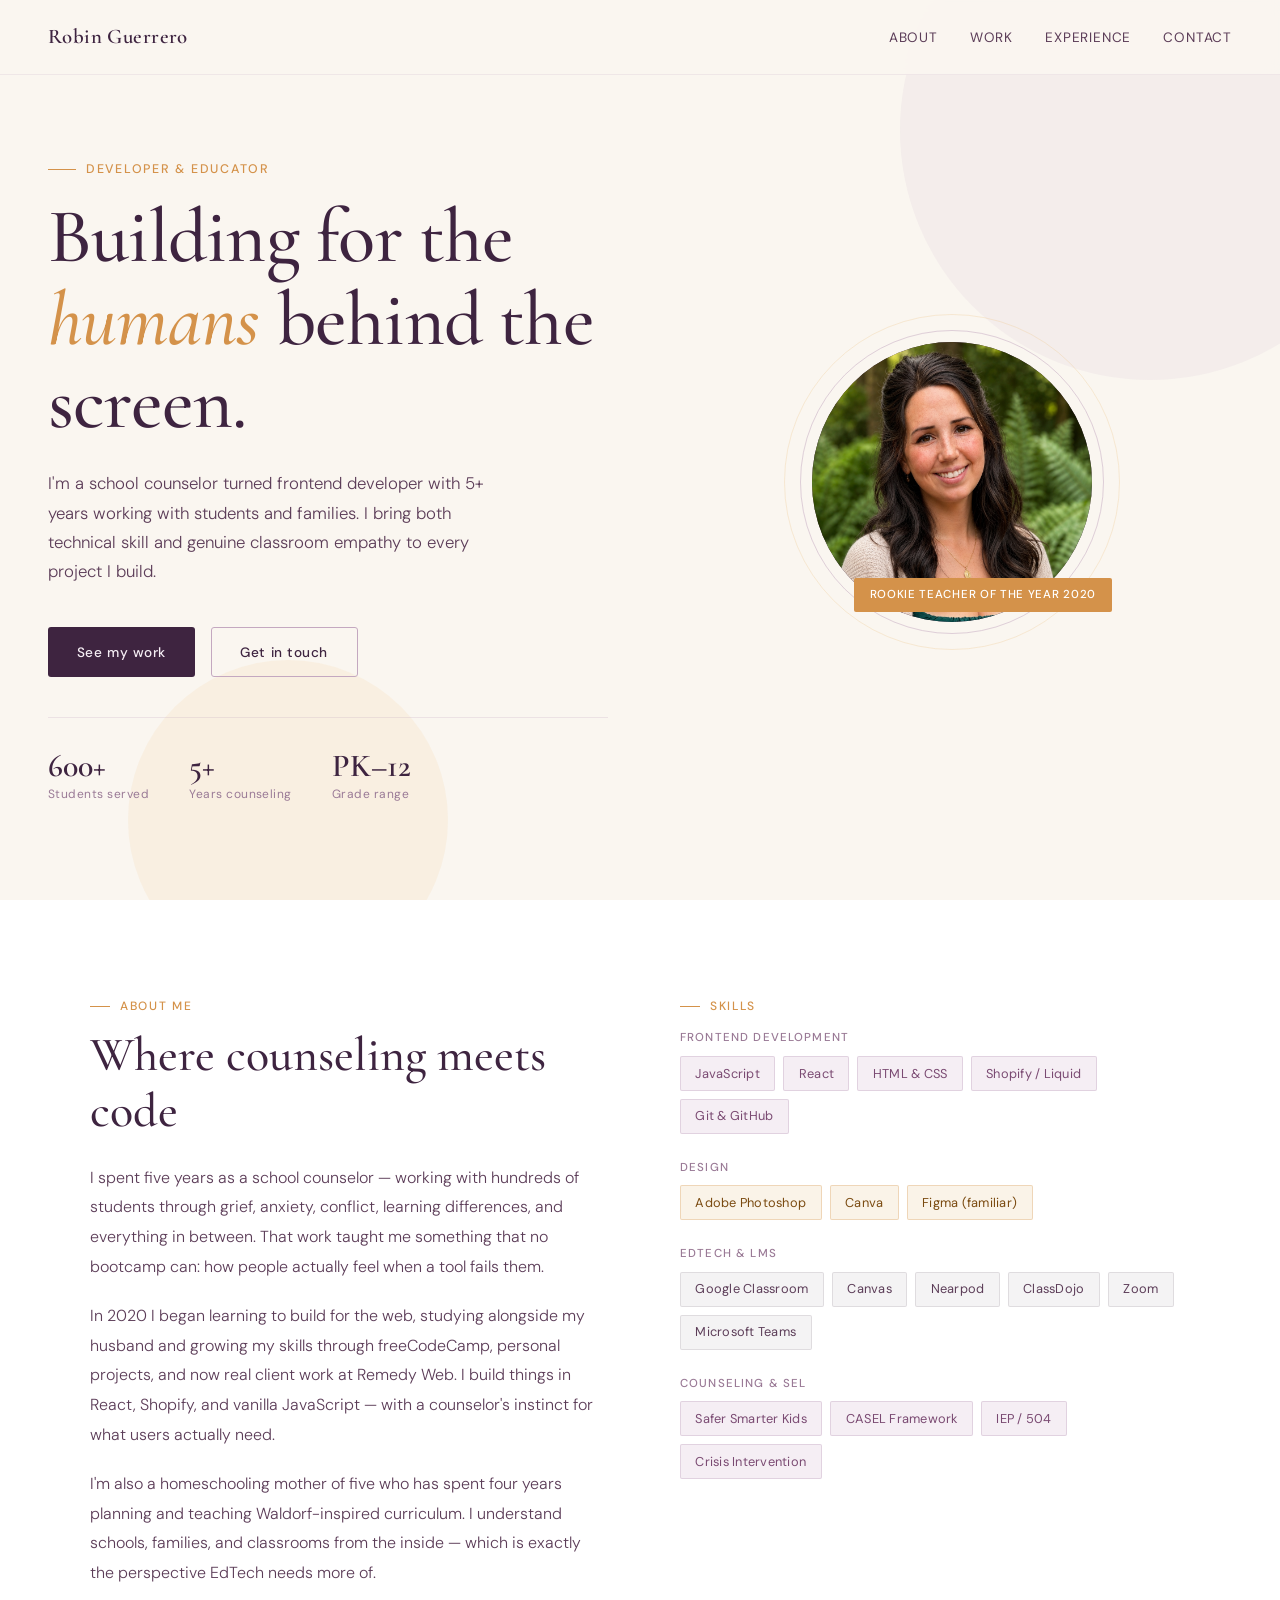
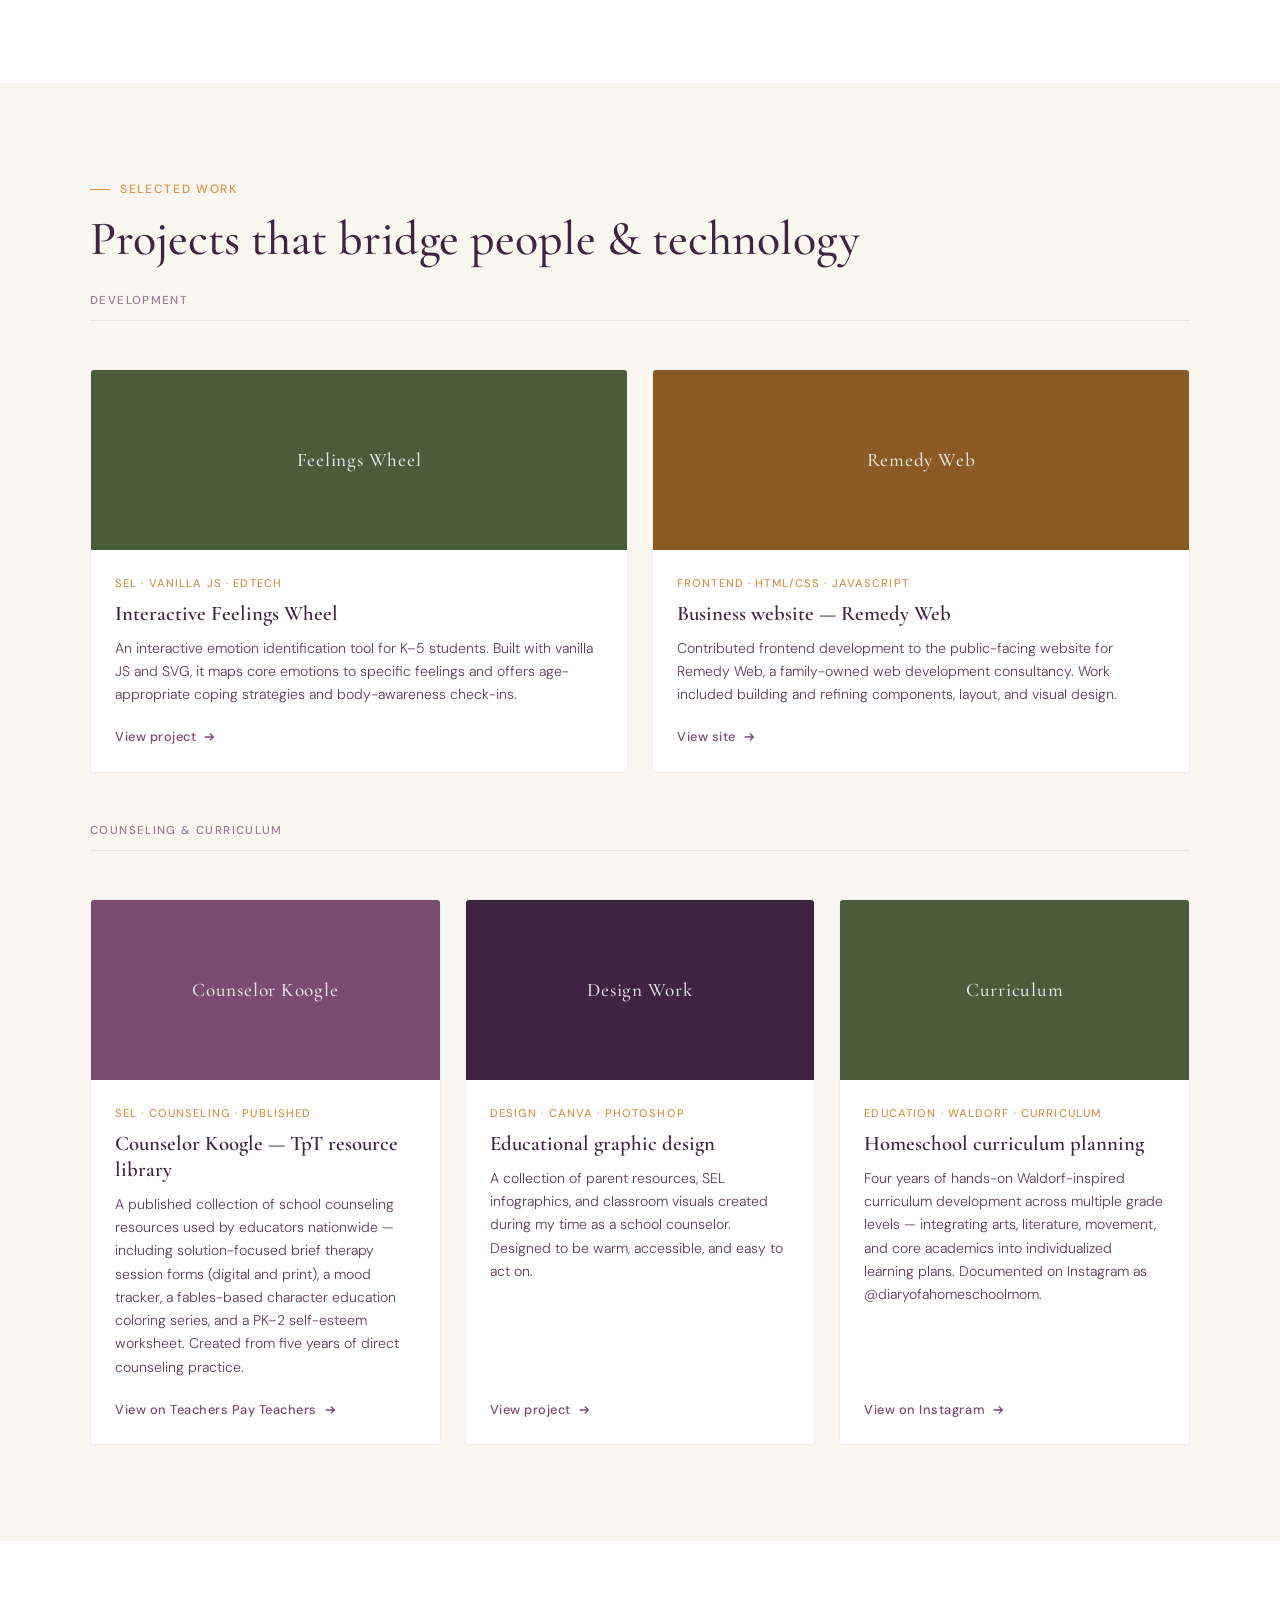
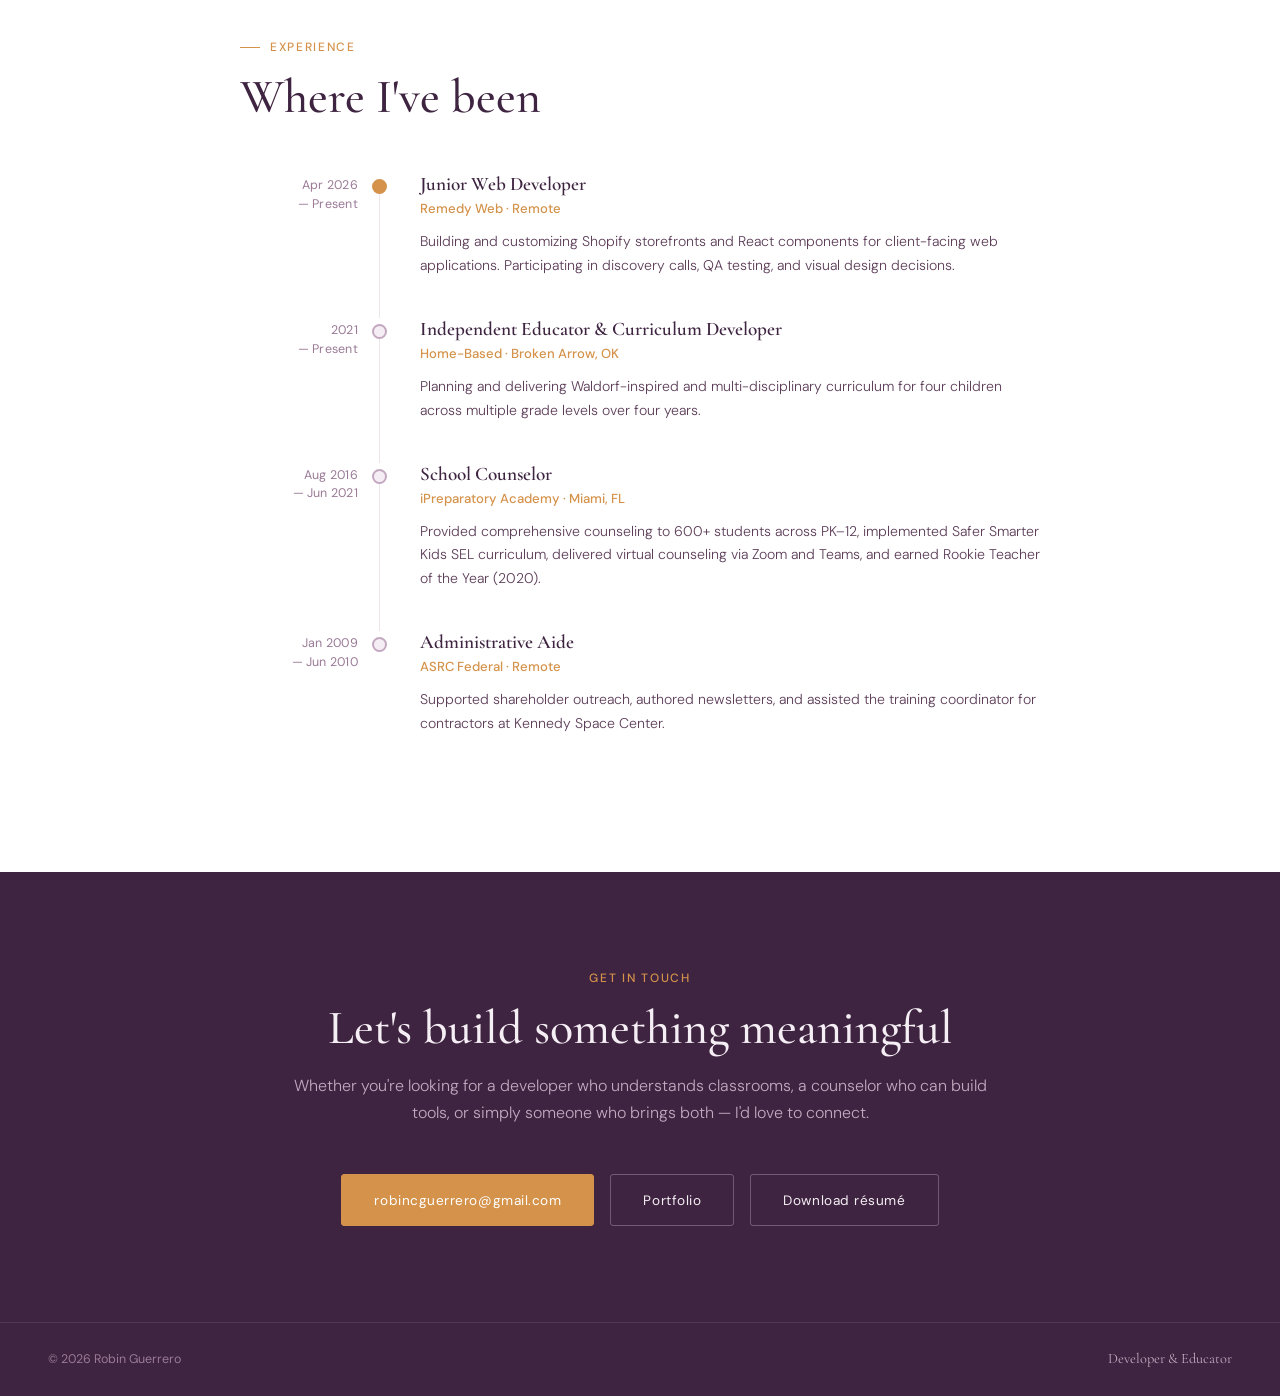
==== commit 2dfb0847: "added headshot to index page" ====
--- a/index.html
+++ b/index.html
@@ -213,9 +213,9 @@
   }
 
   .avatar-img {
-    width: 100%; height: 100%;
-    object-fit: cover;
-    display: none;
+    width: 110%; 
+    position:relative;
+    bottom: -40px; right: -50px;
   }
 
   .badge {
@@ -419,7 +419,7 @@
 
   .timeline-date {
     font-size: 0.78rem; color: var(--ink-light);
-    font-weight: 400; padding-top: 3px;
+    font-weight: 400; padding-top: 3px; padding-right: 22px;
     text-align: right; letter-spacing: 0.02em;
     line-height: 1.5;
   }
@@ -555,7 +555,7 @@
       <div class="avatar-ring"></div>
       <div class="avatar-ring-2"></div>
       <div class="avatar-circle">
-        <img src="img/selfie.jpg" alt="Robin Guerrero" class="avatar-img" onerror="this.style.display='none'">
+        <img src="img/robin.png" alt="Robin Guerrero" class="avatar-img">
         <span class="avatar-initials">RG</span>
       </div>
       <span class="badge">Rookie Teacher of the Year 2020</span>
@@ -774,7 +774,7 @@
     <div class="contact-links">
       <a href="mailto:robincguerrero@gmail.com" class="contact-btn amber-btn">robincguerrero@gmail.com</a>
       <a href="https://robinchristina.github.io" class="contact-btn" target="_blank">Portfolio</a>
-      <a href="img/Resume_2026_Web.pdf" class="contact-btn" target="_blank">Download résumé</a>
+      <a href="Robin_Guerrero_Resume.pdf" class="contact-btn" target="_blank">Download résumé</a>
     </div>
   </div>
 </section>
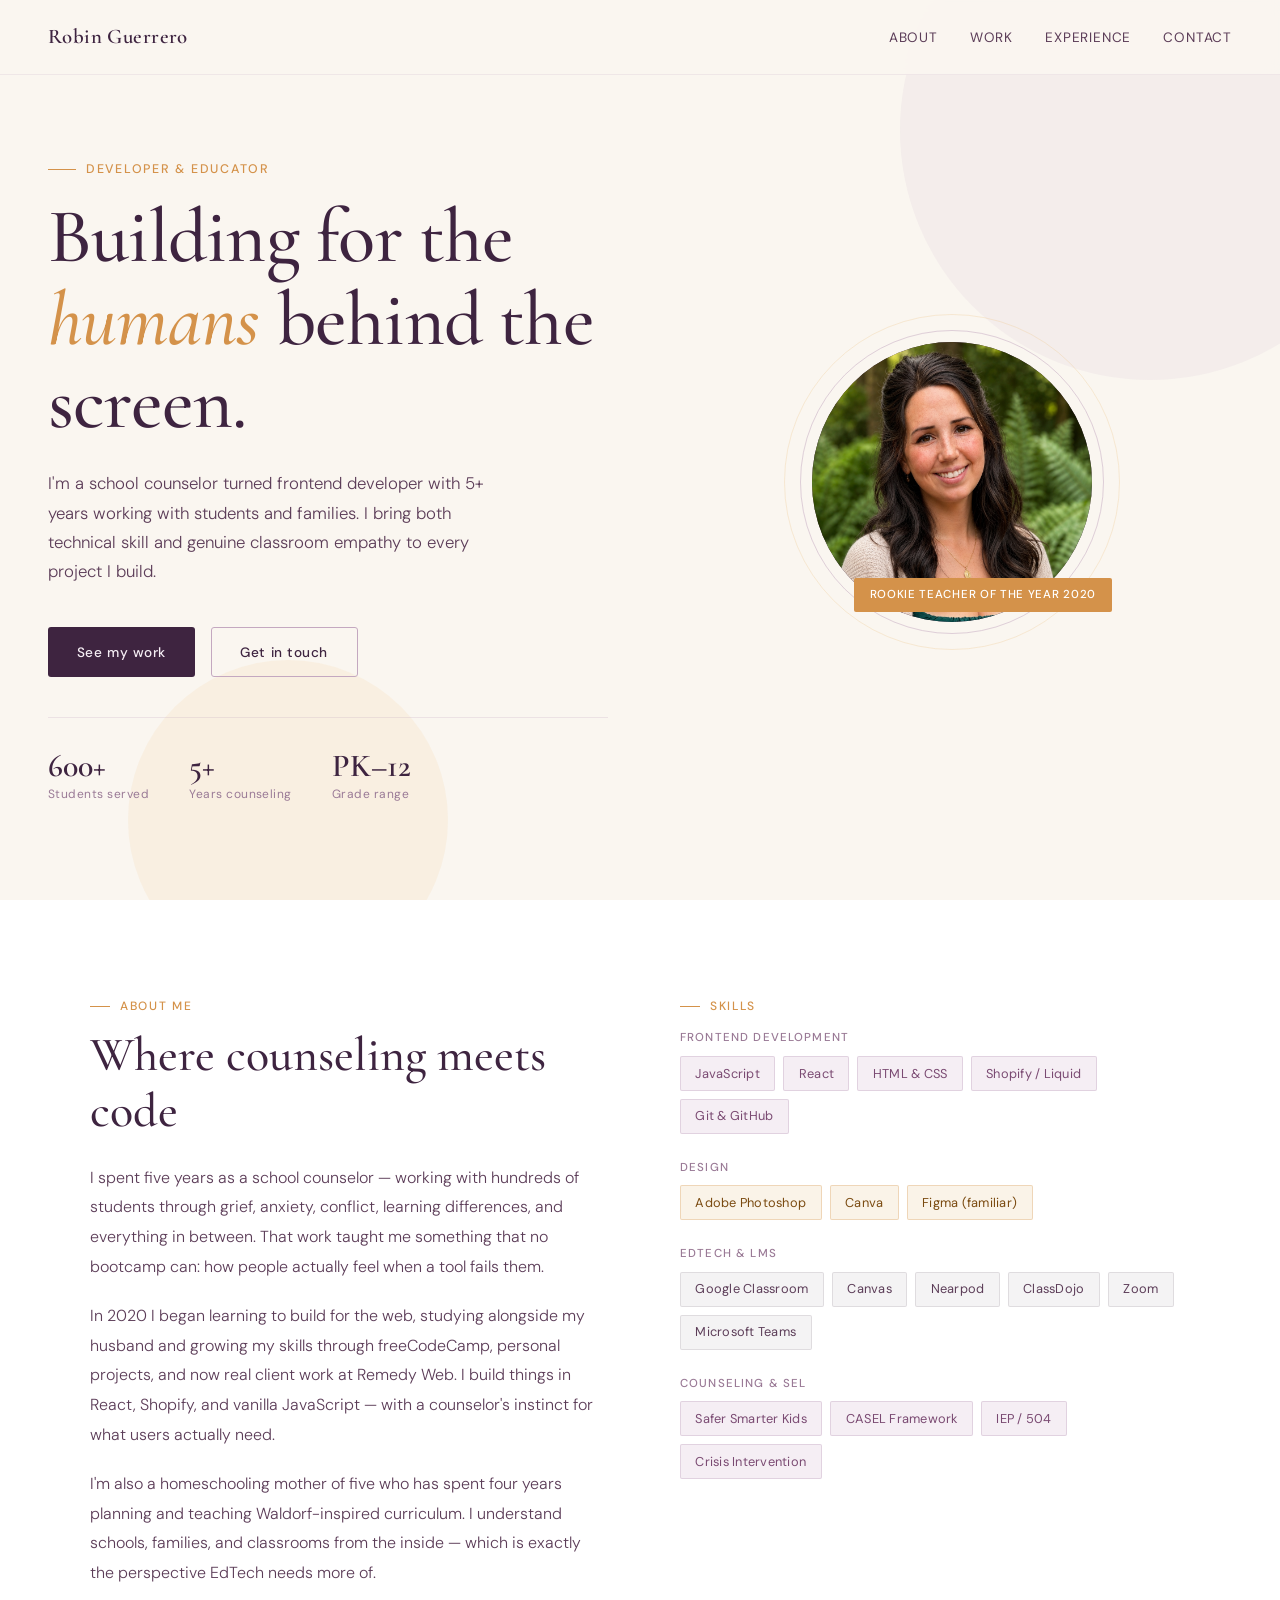
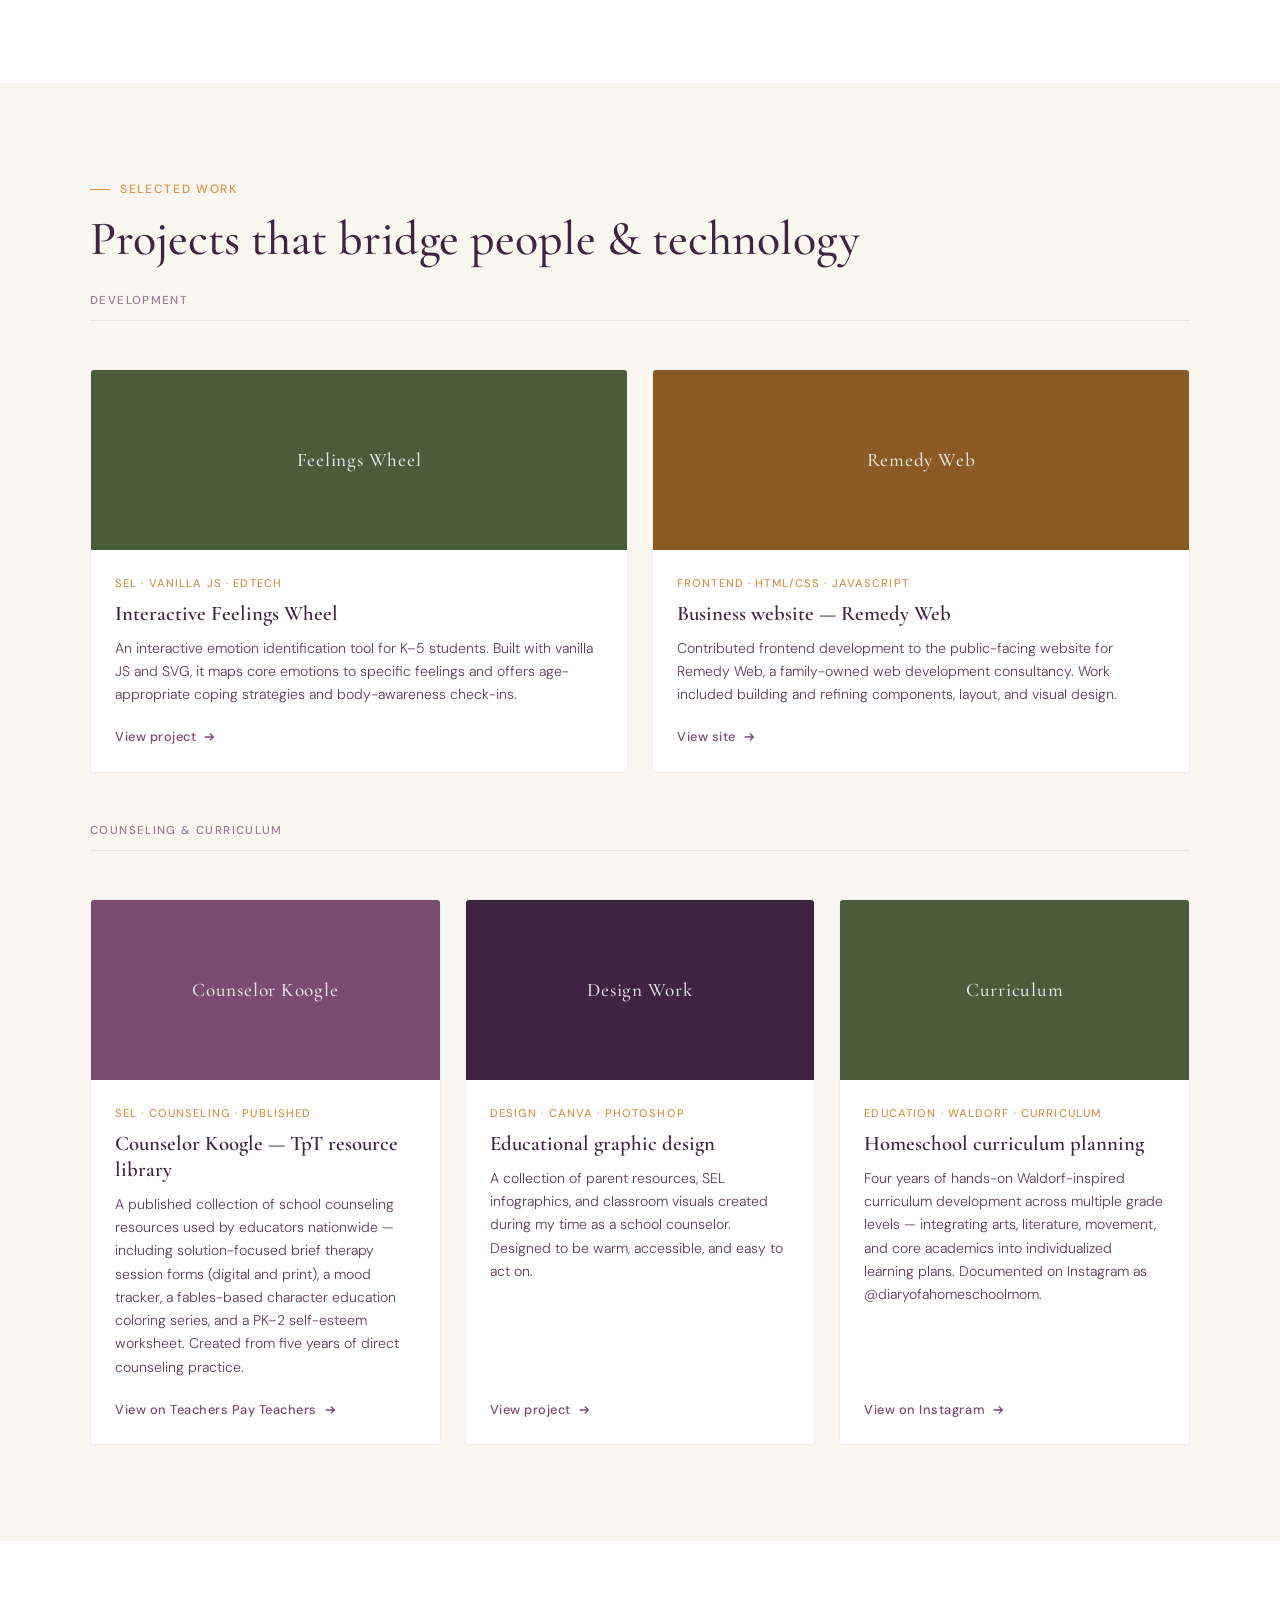
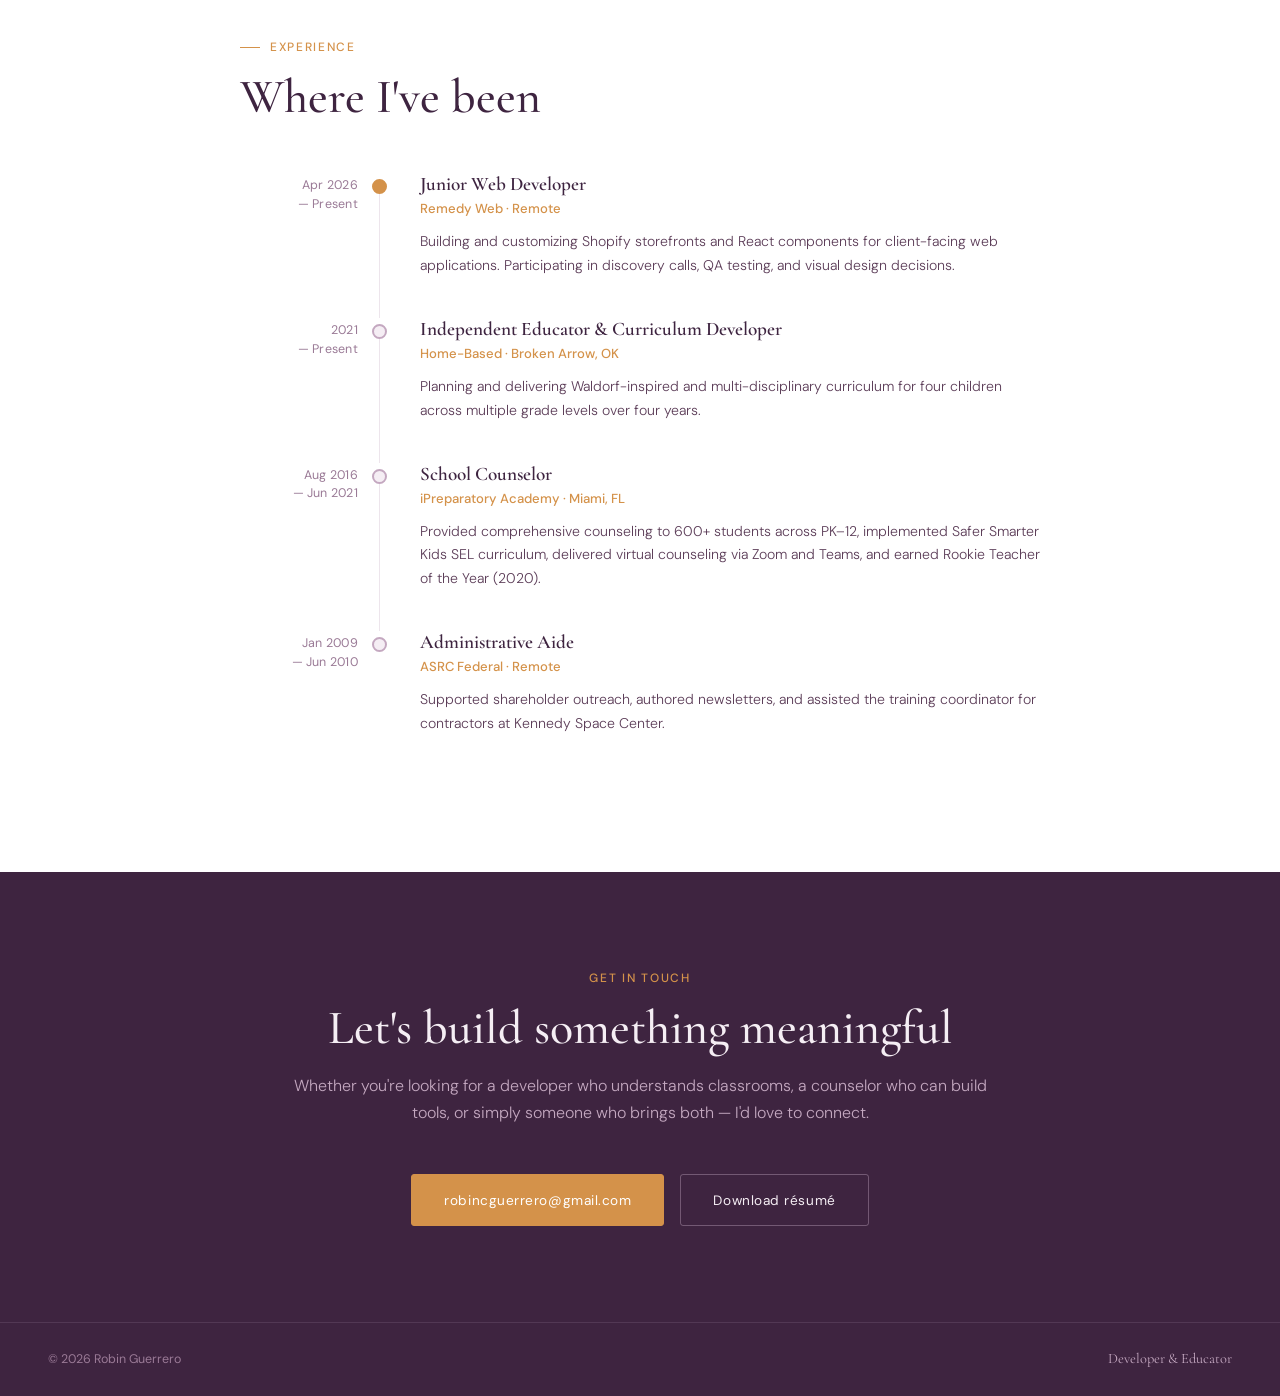
==== commit 1dfc26d8: "updated feelings wheel fixed font sizes" ====
--- a/index.html
+++ b/index.html
@@ -773,7 +773,7 @@
     <p class="contact-sub">Whether you're looking for a developer who understands classrooms, a counselor who can build tools, or simply someone who brings both — I'd love to connect.</p>
     <div class="contact-links">
       <a href="mailto:robincguerrero@gmail.com" class="contact-btn amber-btn">robincguerrero@gmail.com</a>
-      <a href="https://robinchristina.github.io" class="contact-btn" target="_blank">Portfolio</a>
+      
       <a href="Robin_Guerrero_Resume.pdf" class="contact-btn" target="_blank">Download résumé</a>
     </div>
   </div>
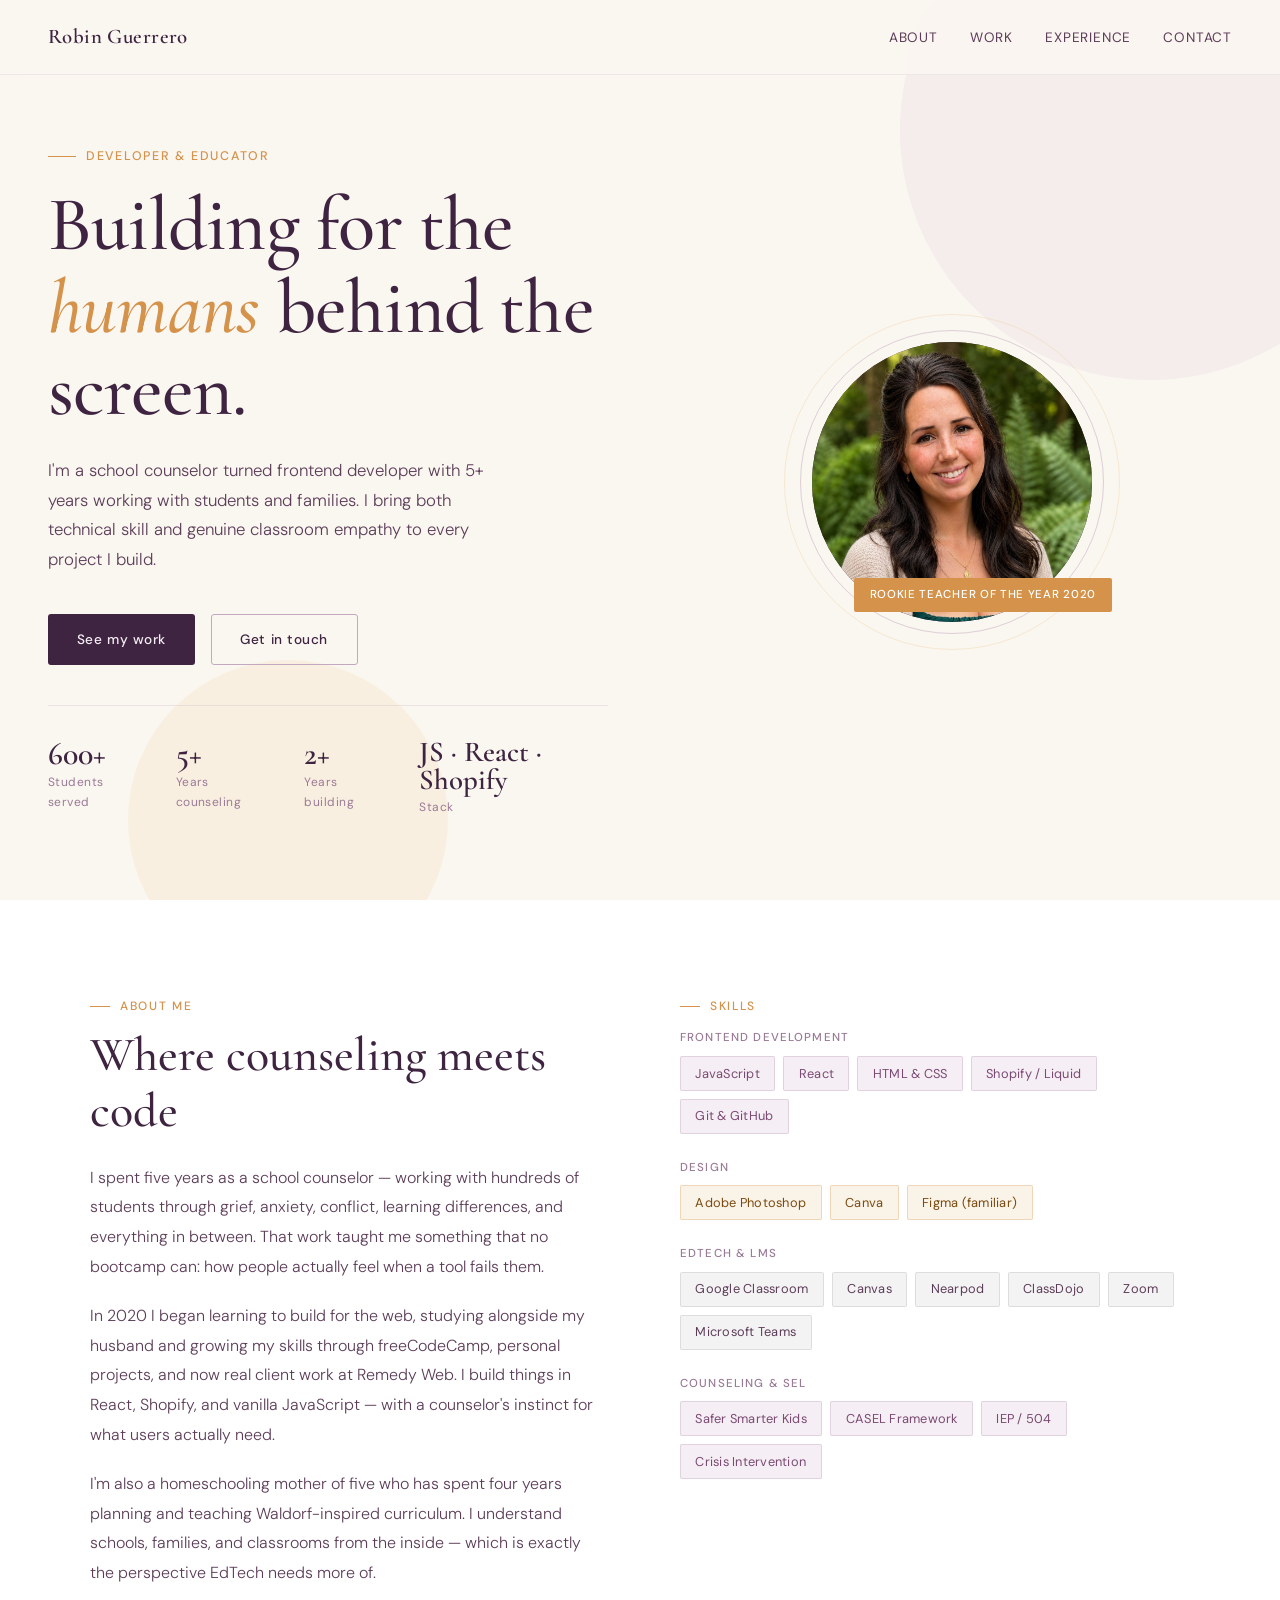
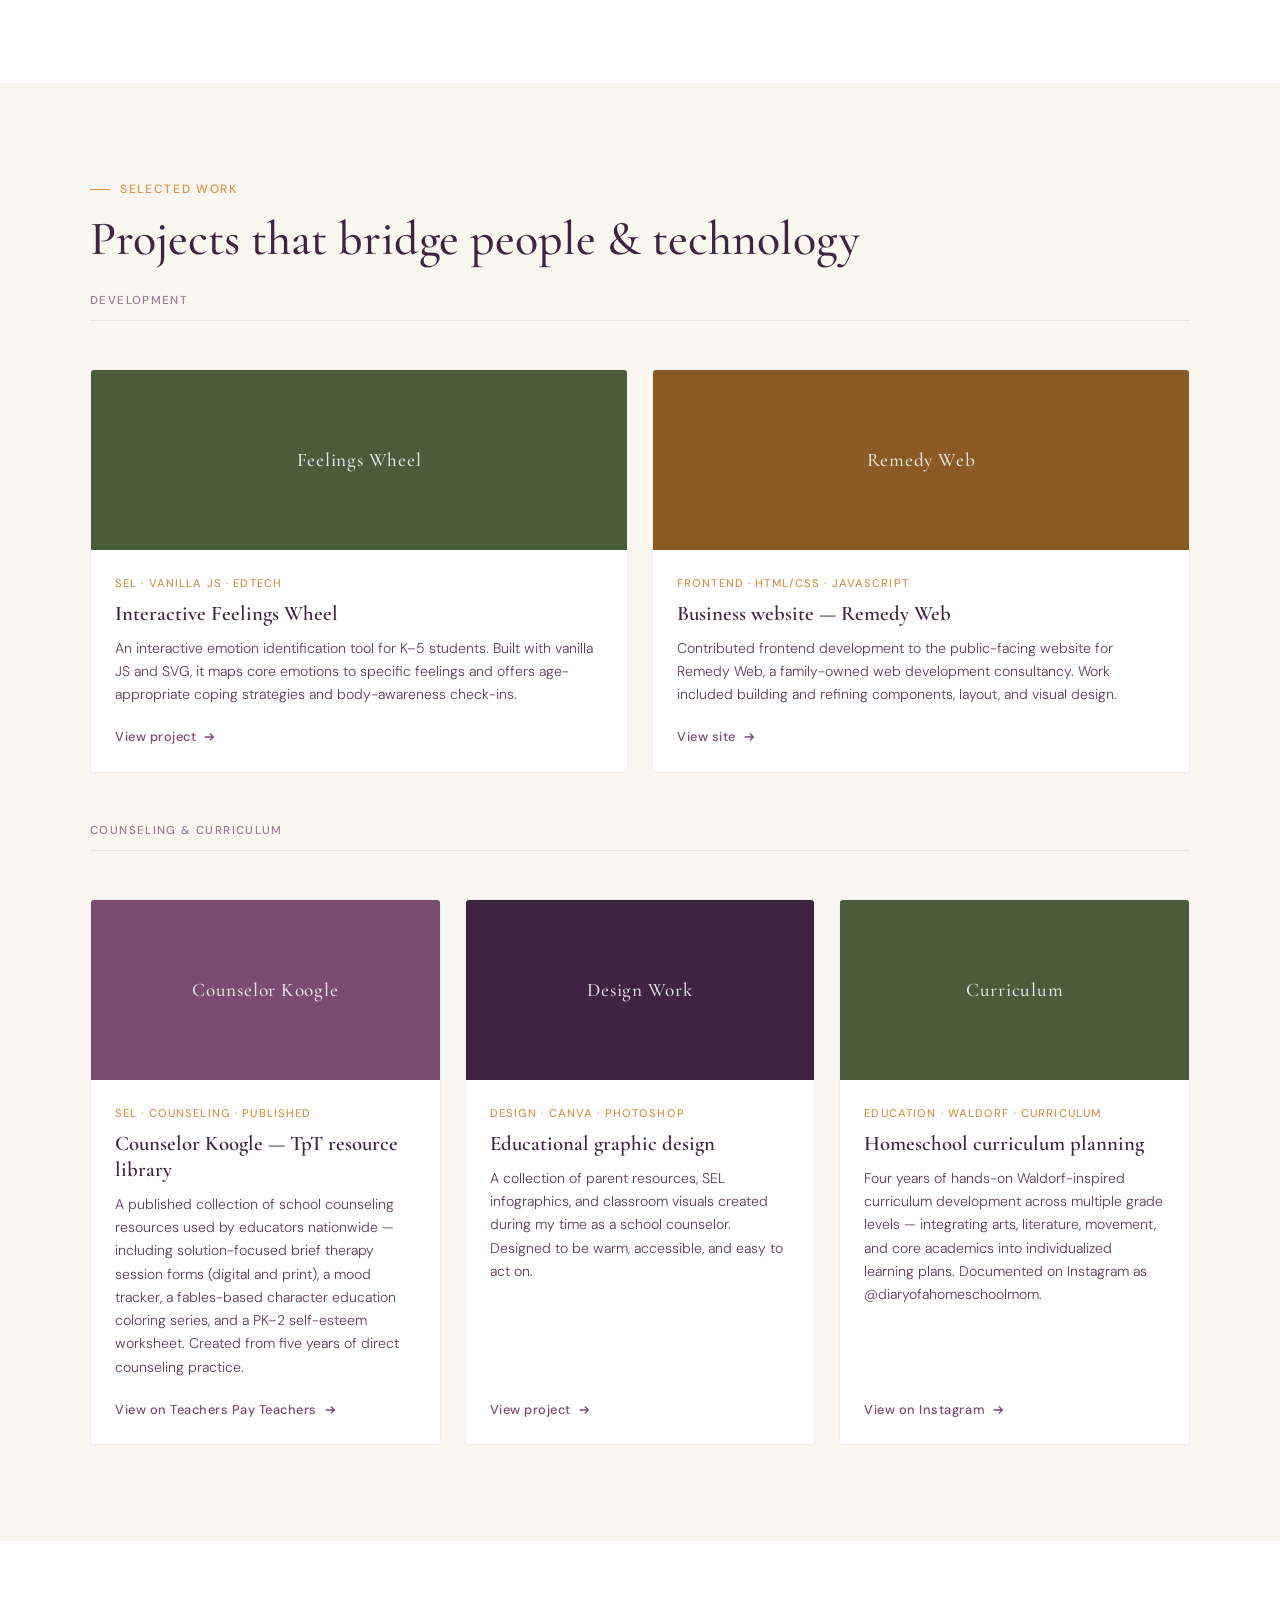
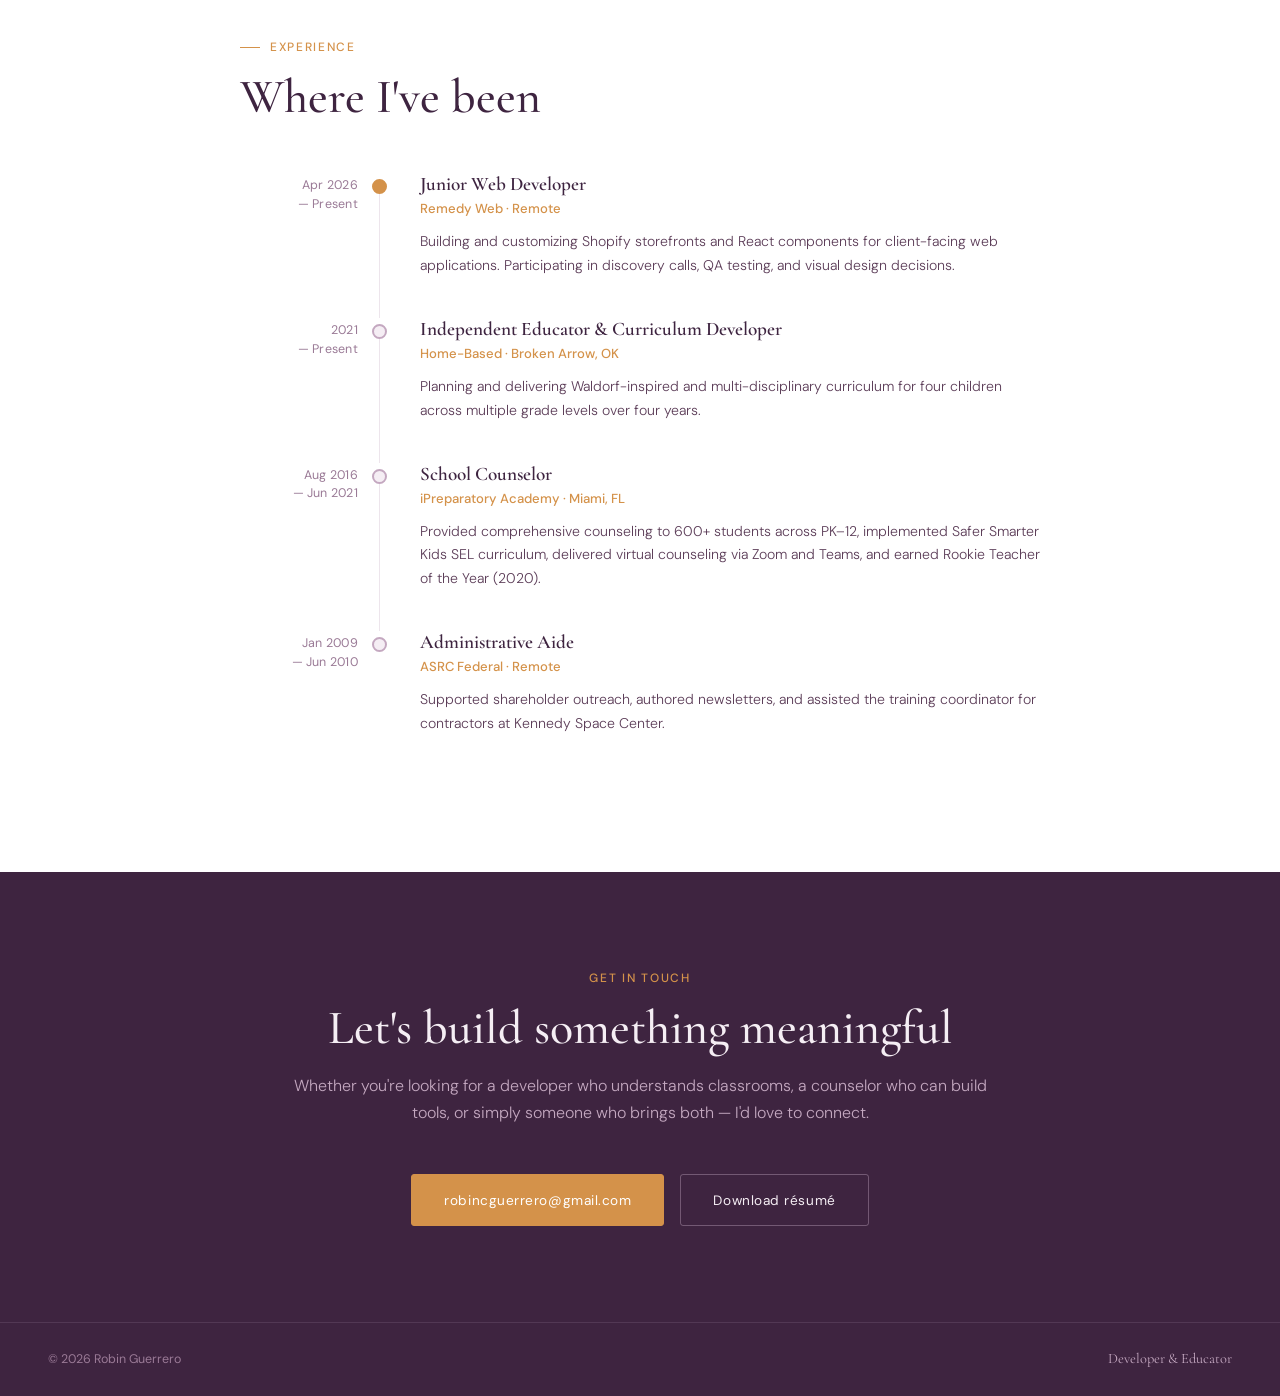
==== commit afb22659: "fixed stack on main landing" ====
--- a/index.html
+++ b/index.html
@@ -6,6 +6,7 @@
 <title>Robin Guerrero — Developer & Educator</title>
 <link rel="preconnect" href="https://fonts.googleapis.com">
 <link rel="preconnect" href="https://fonts.gstatic.com" crossorigin>
+<link rel="icon" href="data:image/svg+xml,<svg xmlns='http://www.w3.org/2000/svg' viewBox='0 0 64 64'><rect width='64' height='64' rx='14' fill='%233E2440'/><text x='32' y='44' text-anchor='middle' font-family='Georgia,serif' font-size='28' font-weight='500' fill='%23C4A8C0' letter-spacing='1'>RG</text></svg>">
 <link href="https://fonts.googleapis.com/css2?family=Cormorant+Garamond:ital,wght@0,400;0,500;0,600;1,400;1,500&family=DM+Sans:wght@300;400;500&display=swap" rel="stylesheet">
 <style>
   :root {
@@ -38,6 +39,8 @@
   /* NAV */
   nav {
     position: fixed; top: 0; left: 0; right: 0; z-index: 100;
+    max-width: 1700px;
+    margin: 0 auto;
     display: flex; justify-content: space-between; align-items: center;
     padding: 1.2rem 3rem;
     background: rgba(250, 246, 240, 0.92);
@@ -69,6 +72,8 @@
   /* HERO */
   .hero {
     min-height: 100vh;
+    max-width: 1700px;
+    margin: 0 auto;
     display: grid;
     grid-template-columns: 1fr 1fr;
     align-items: center;
@@ -544,8 +549,12 @@
         <div class="stat-label">Years counseling</div>
       </div>
       <div class="stat-item">
-        <div class="stat-num">PK–12</div>
-        <div class="stat-label">Grade range</div>
+        <div class="stat-num">2+</div>
+        <div class="stat-label">Years building</div>
+      </div>
+      <div class="stat-item">
+        <div class="stat-num" style="font-size:1.8rem;">JS · React · Shopify</div>
+        <div class="stat-label">Stack</div>
       </div>
     </div>
   </div>
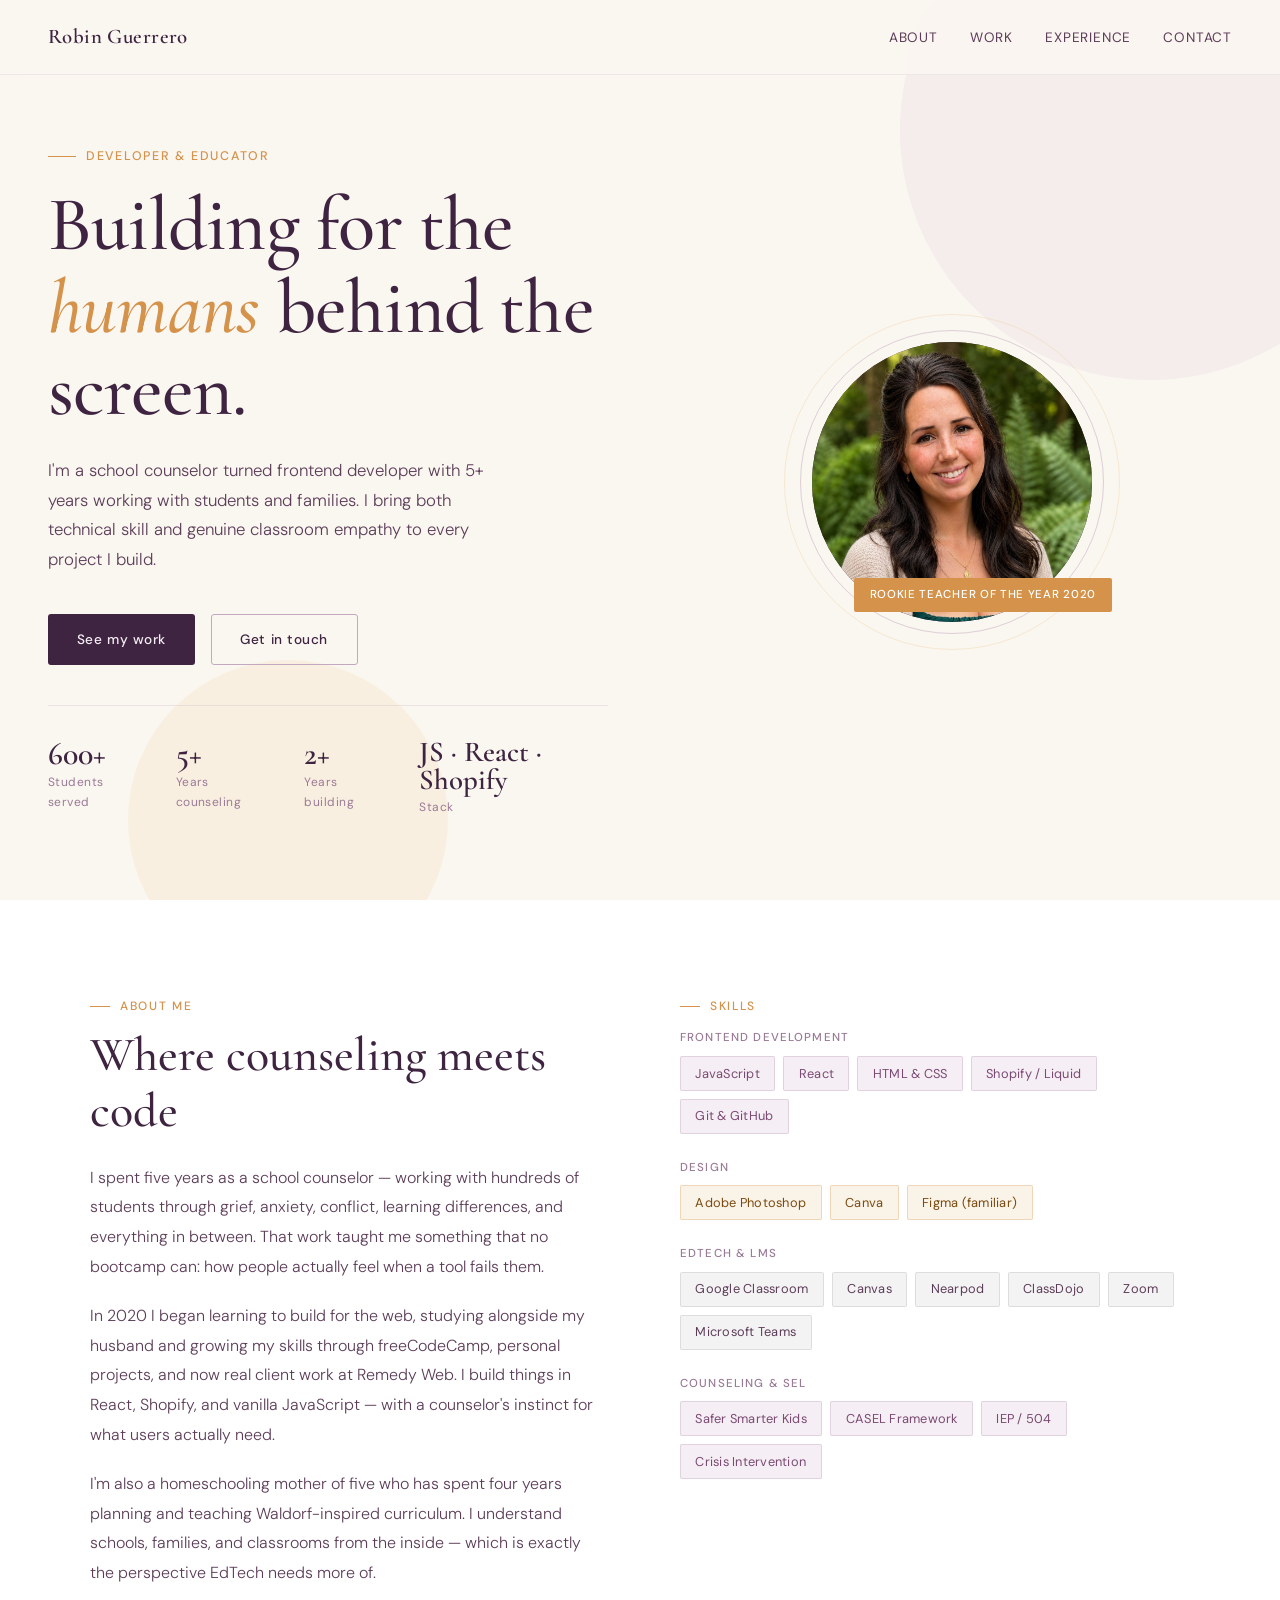
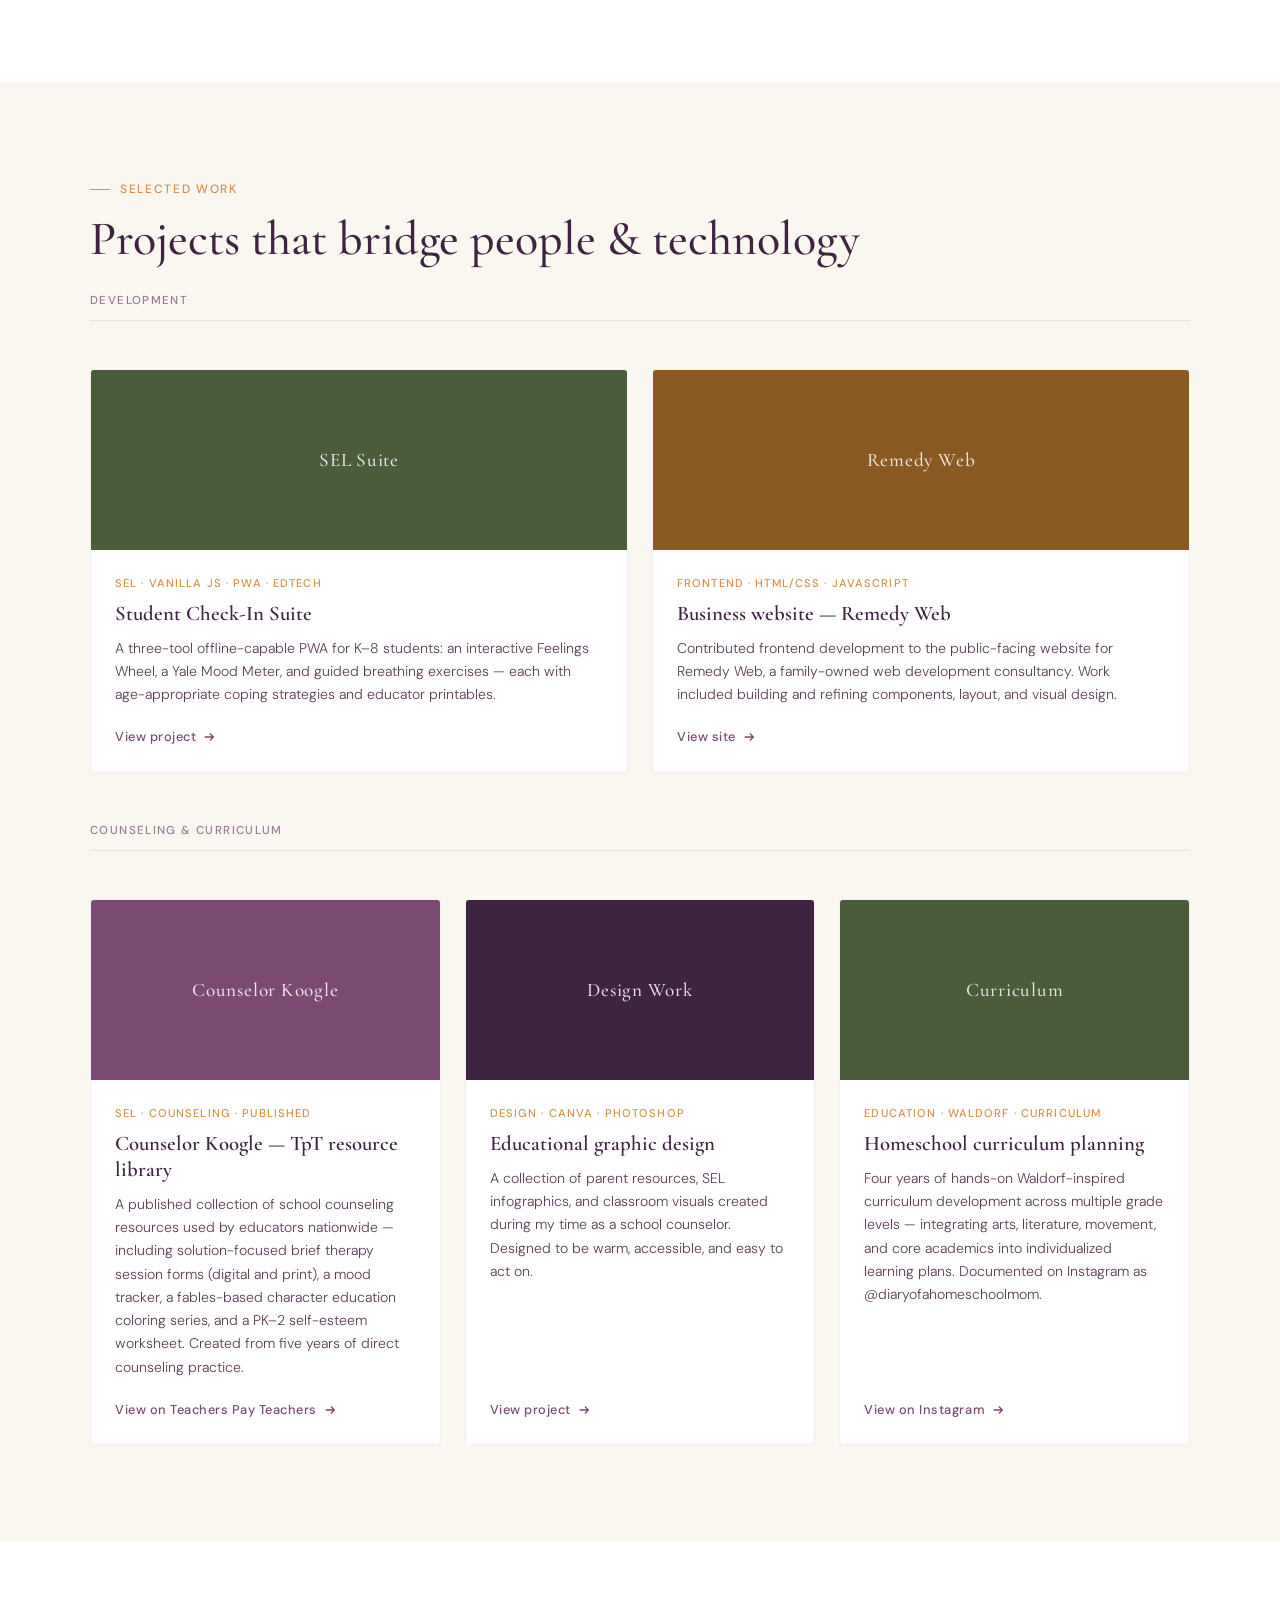
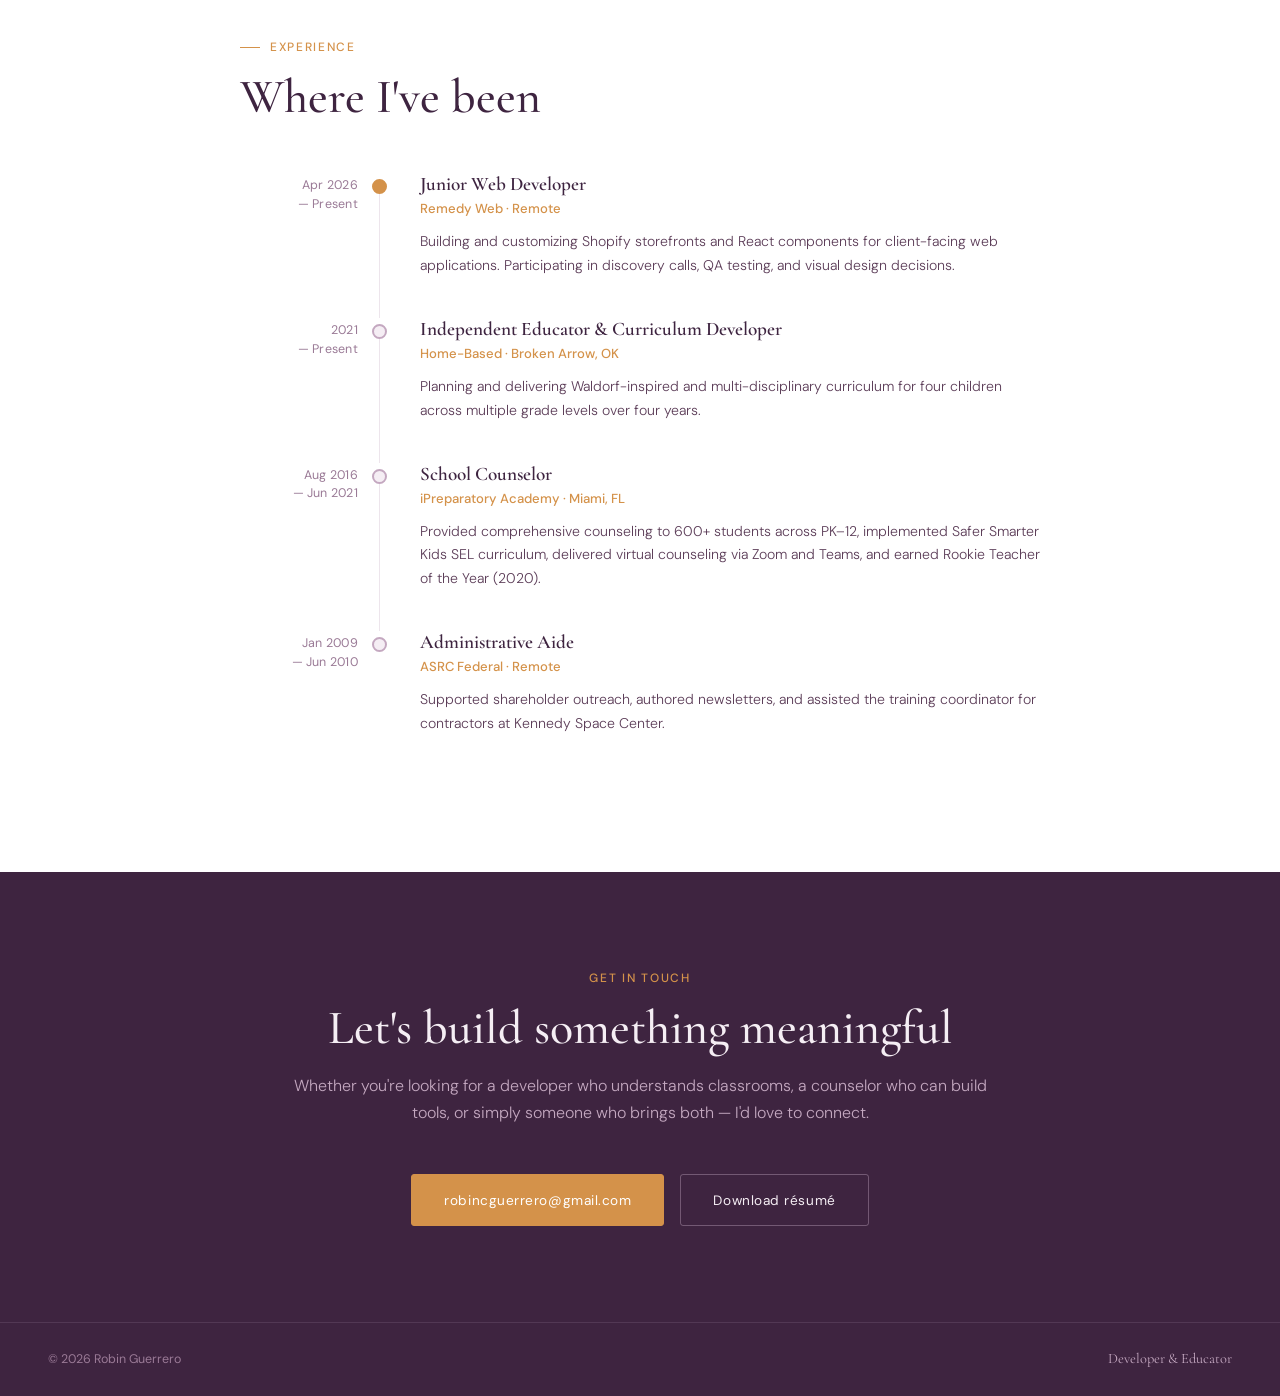
==== commit 54e920c3: "Replace feelings wheel with full Student Check-In Suite Swaps the single sel-tool.html feelings whee" ====
--- a/index.html
+++ b/index.html
@@ -639,14 +639,14 @@
     <p class="projects-divider-label">Development</p>
     <div class="projects-grid">
 
-      <a class="project-card" href="sel-tool.html">
+      <a class="project-card" href="sel-suite/index.html">
         <div class="project-thumb thumb-sel">
-          <div class="thumb-label">Feelings Wheel</div>
+          <div class="thumb-label">SEL Suite</div>
         </div>
         <div class="project-body">
-          <p class="project-tag">SEL · Vanilla JS · EdTech</p>
-          <p class="project-title">Interactive Feelings Wheel</p>
-          <p class="project-desc">An interactive emotion identification tool for K–5 students. Built with vanilla JS and SVG, it maps core emotions to specific feelings and offers age-appropriate coping strategies and body-awareness check-ins.</p>
+          <p class="project-tag">SEL · Vanilla JS · PWA · EdTech</p>
+          <p class="project-title">Student Check-In Suite</p>
+          <p class="project-desc">A three-tool offline-capable PWA for K–8 students: an interactive Feelings Wheel, a Yale Mood Meter, and guided breathing exercises — each with age-appropriate coping strategies and educator printables.</p>
           <span class="project-link">
             View project
             <svg viewBox="0 0 16 16" fill="none" stroke="currentColor" stroke-width="1.5"><path d="M3 8h10M9 4l4 4-4 4"/></svg>
